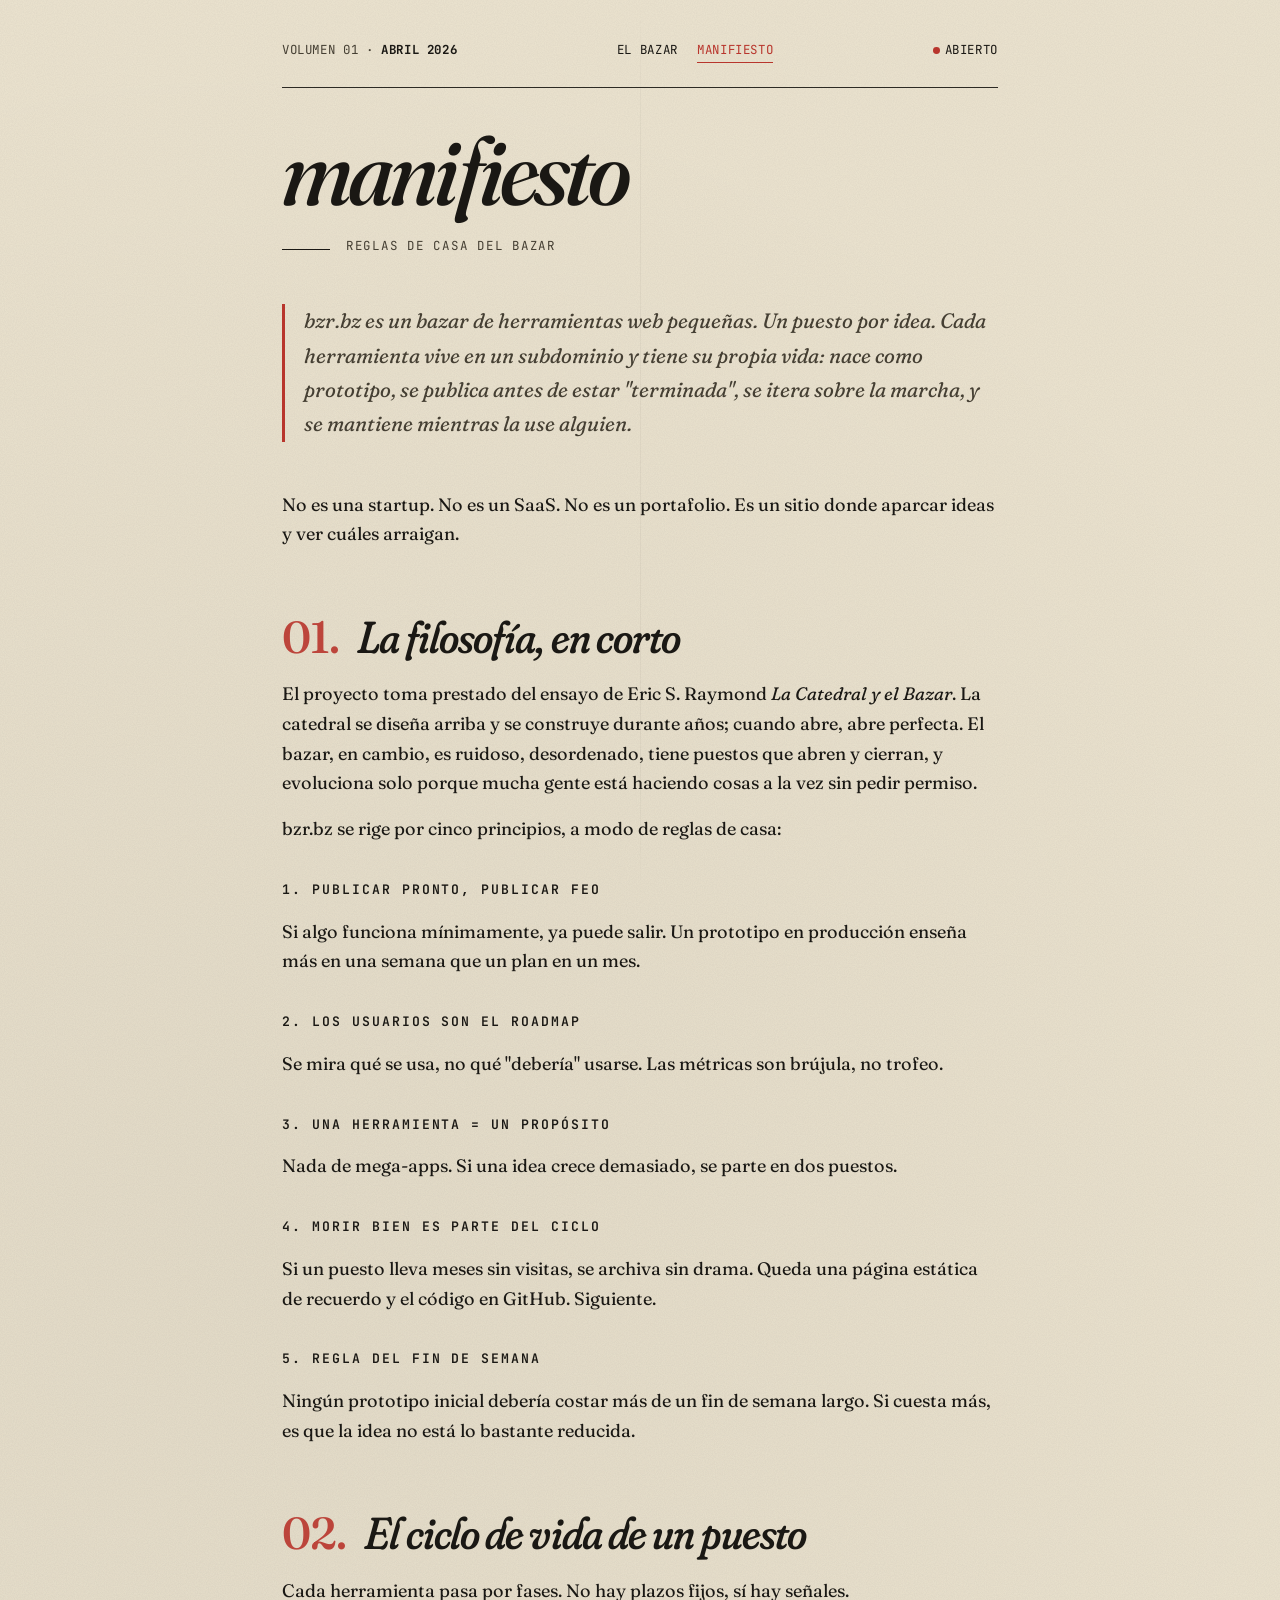
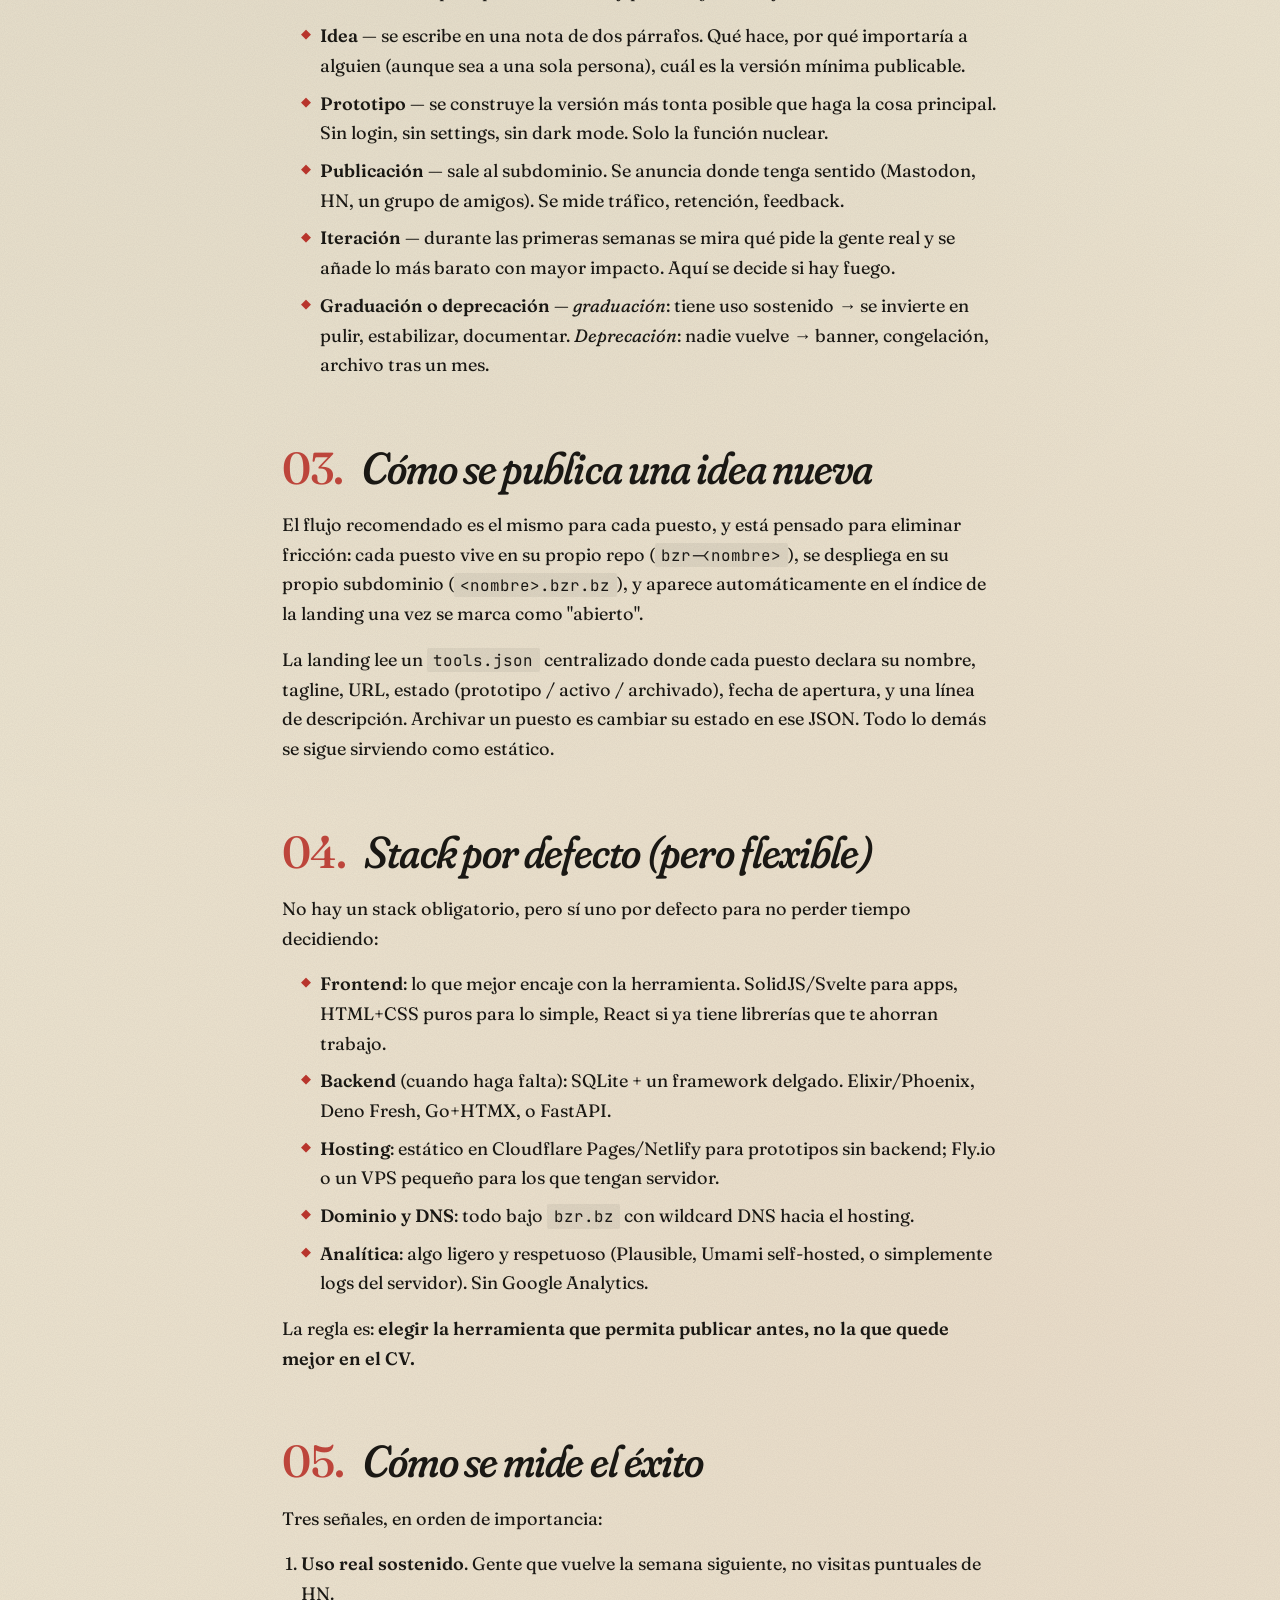
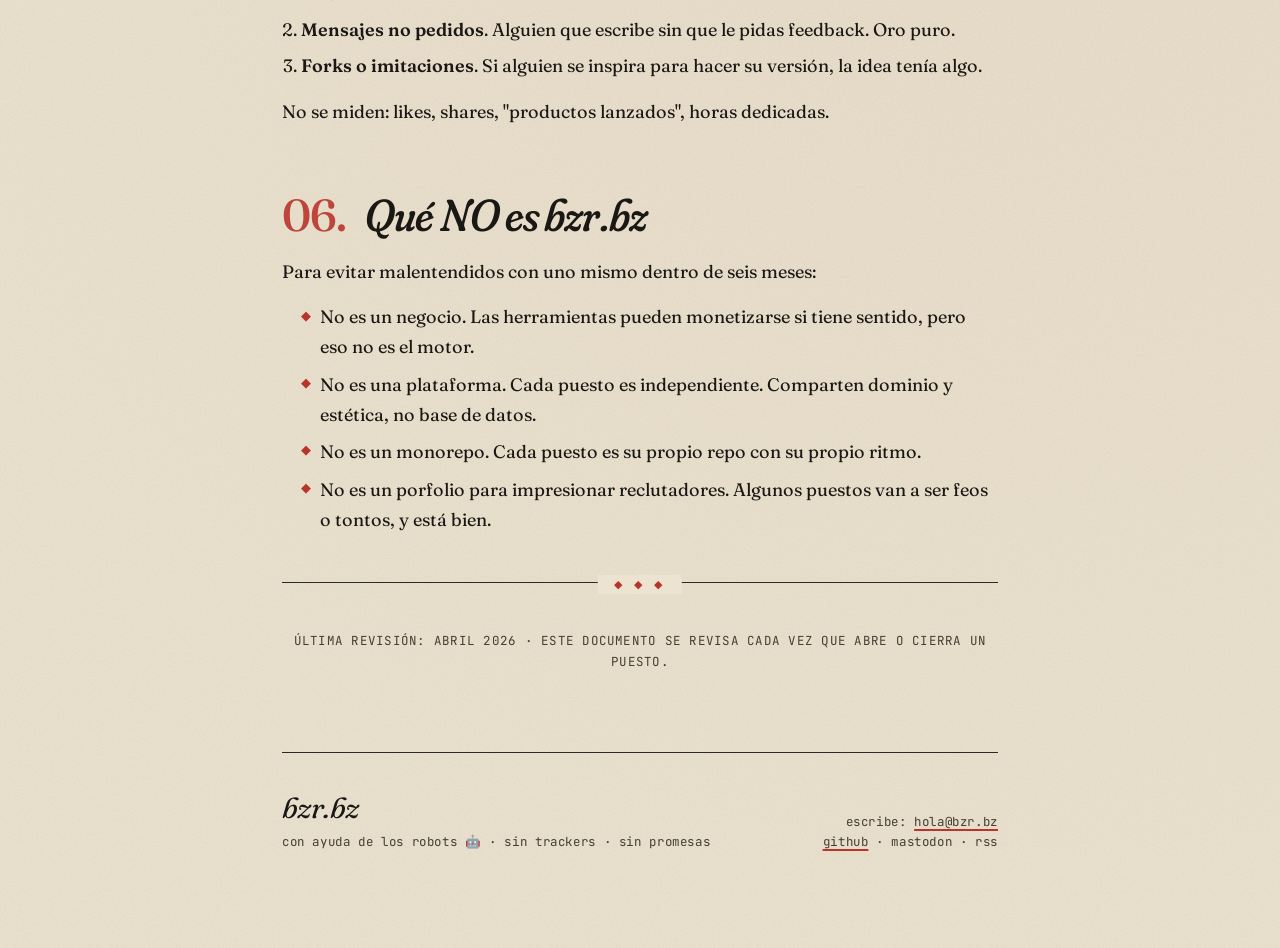
==== manifiesto.html @ 4f2a272d "chore: bootstrap repo" ====
<!doctype html>
<html lang="es">
<head>
  <meta charset="utf-8" />
  <meta name="viewport" content="width=device-width, initial-scale=1" />
  <title>manifiesto — bzr.bz</title>
  <meta name="description" content="El manifiesto del bazar. Publicar pronto, publicar feo. Los usuarios son el roadmap. Morir bien es parte del ciclo." />

  <link rel="preconnect" href="https://fonts.googleapis.com" />
  <link rel="preconnect" href="https://fonts.gstatic.com" crossorigin />
  <link href="https://fonts.googleapis.com/css2?family=Fraunces:ital,opsz,wght,SOFT,WONK@0,9..144,300..900,0..100,0..1;1,9..144,300..900,0..100,0..1&family=JetBrains+Mono:ital,wght@0,300..700;1,300..700&display=swap" rel="stylesheet" />
  <link rel="stylesheet" href="styles.css" />
</head>
<body>
  <div class="page narrow">

    <div class="topbar">
      <div class="issue">volumen 01 · <strong>abril 2026</strong></div>
      <nav>
        <a href="/">el bazar</a>
        <a href="/manifiesto.html" aria-current="page">manifiesto</a>
      </nav>
      <div><span class="dot"></span>abierto</div>
    </div>

    <section class="hero compact">
      <h1 class="wordmark">manifiesto</h1>
      <div class="tagline">reglas de casa del bazar</div>
    </section>

    <article class="prose">

      <p class="lede">
        bzr.bz es un bazar de herramientas web pequeñas. Un puesto por idea. Cada herramienta vive en un subdominio y tiene su propia vida: nace como prototipo, se publica antes de estar "terminada", se itera sobre la marcha, y se mantiene mientras la use alguien.
      </p>

      <p>No es una startup. No es un SaaS. No es un portafolio. Es un sitio donde aparcar ideas y ver cuáles arraigan.</p>

      <h2 data-num="01">La filosofía, en corto</h2>

      <p>El proyecto toma prestado del ensayo de Eric S. Raymond <em>La Catedral y el Bazar</em>. La catedral se diseña arriba y se construye durante años; cuando abre, abre perfecta. El bazar, en cambio, es ruidoso, desordenado, tiene puestos que abren y cierran, y evoluciona solo porque mucha gente está haciendo cosas a la vez sin pedir permiso.</p>

      <p>bzr.bz se rige por cinco principios, a modo de reglas de casa:</p>

      <h3>1. Publicar pronto, publicar feo</h3>
      <p>Si algo funciona mínimamente, ya puede salir. Un prototipo en producción enseña más en una semana que un plan en un mes.</p>

      <h3>2. Los usuarios son el roadmap</h3>
      <p>Se mira qué se usa, no qué "debería" usarse. Las métricas son brújula, no trofeo.</p>

      <h3>3. Una herramienta = un propósito</h3>
      <p>Nada de mega-apps. Si una idea crece demasiado, se parte en dos puestos.</p>

      <h3>4. Morir bien es parte del ciclo</h3>
      <p>Si un puesto lleva meses sin visitas, se archiva sin drama. Queda una página estática de recuerdo y el código en GitHub. Siguiente.</p>

      <h3>5. Regla del fin de semana</h3>
      <p>Ningún prototipo inicial debería costar más de un fin de semana largo. Si cuesta más, es que la idea no está lo bastante reducida.</p>

      <h2 data-num="02">El ciclo de vida de un puesto</h2>

      <p>Cada herramienta pasa por fases. No hay plazos fijos, sí hay señales.</p>

      <ul>
        <li><strong>Idea</strong> — se escribe en una nota de dos párrafos. Qué hace, por qué importaría a alguien (aunque sea a una sola persona), cuál es la versión mínima publicable.</li>
        <li><strong>Prototipo</strong> — se construye la versión más tonta posible que haga la cosa principal. Sin login, sin settings, sin dark mode. Solo la función nuclear.</li>
        <li><strong>Publicación</strong> — sale al subdominio. Se anuncia donde tenga sentido (Mastodon, HN, un grupo de amigos). Se mide tráfico, retención, feedback.</li>
        <li><strong>Iteración</strong> — durante las primeras semanas se mira qué pide la gente real y se añade lo más barato con mayor impacto. Aquí se decide si hay fuego.</li>
        <li><strong>Graduación o deprecación</strong> — <em>graduación</em>: tiene uso sostenido → se invierte en pulir, estabilizar, documentar. <em>Deprecación</em>: nadie vuelve → banner, congelación, archivo tras un mes.</li>
      </ul>

      <h2 data-num="03">Cómo se publica una idea nueva</h2>

      <p>El flujo recomendado es el mismo para cada puesto, y está pensado para eliminar fricción: cada puesto vive en su propio repo (<code>bzr-&lt;nombre&gt;</code>), se despliega en su propio subdominio (<code>&lt;nombre&gt;.bzr.bz</code>), y aparece automáticamente en el índice de la landing una vez se marca como "abierto".</p>

      <p>La landing lee un <code>tools.json</code> centralizado donde cada puesto declara su nombre, tagline, URL, estado (prototipo / activo / archivado), fecha de apertura, y una línea de descripción. Archivar un puesto es cambiar su estado en ese JSON. Todo lo demás se sigue sirviendo como estático.</p>

      <h2 data-num="04">Stack por defecto (pero flexible)</h2>

      <p>No hay un stack obligatorio, pero sí uno por defecto para no perder tiempo decidiendo:</p>

      <ul>
        <li><strong>Frontend</strong>: lo que mejor encaje con la herramienta. SolidJS/Svelte para apps, HTML+CSS puros para lo simple, React si ya tiene librerías que te ahorran trabajo.</li>
        <li><strong>Backend</strong> (cuando haga falta): SQLite + un framework delgado. Elixir/Phoenix, Deno Fresh, Go+HTMX, o FastAPI.</li>
        <li><strong>Hosting</strong>: estático en Cloudflare Pages/Netlify para prototipos sin backend; Fly.io o un VPS pequeño para los que tengan servidor.</li>
        <li><strong>Dominio y DNS</strong>: todo bajo <code>bzr.bz</code> con wildcard DNS hacia el hosting.</li>
        <li><strong>Analítica</strong>: algo ligero y respetuoso (Plausible, Umami self-hosted, o simplemente logs del servidor). Sin Google Analytics.</li>
      </ul>

      <p>La regla es: <strong>elegir la herramienta que permita publicar antes, no la que quede mejor en el CV.</strong></p>

      <h2 data-num="05">Cómo se mide el éxito</h2>

      <p>Tres señales, en orden de importancia:</p>

      <ol>
        <li><strong>Uso real sostenido</strong>. Gente que vuelve la semana siguiente, no visitas puntuales de HN.</li>
        <li><strong>Mensajes no pedidos</strong>. Alguien que escribe sin que le pidas feedback. Oro puro.</li>
        <li><strong>Forks o imitaciones</strong>. Si alguien se inspira para hacer su versión, la idea tenía algo.</li>
      </ol>

      <p>No se miden: likes, shares, "productos lanzados", horas dedicadas.</p>

      <h2 data-num="06">Qué NO es bzr.bz</h2>

      <p>Para evitar malentendidos con uno mismo dentro de seis meses:</p>

      <ul>
        <li>No es un negocio. Las herramientas pueden monetizarse si tiene sentido, pero eso no es el motor.</li>
        <li>No es una plataforma. Cada puesto es independiente. Comparten dominio y estética, no base de datos.</li>
        <li>No es un monorepo. Cada puesto es su propio repo con su propio ritmo.</li>
        <li>No es un porfolio para impresionar reclutadores. Algunos puestos van a ser feos o tontos, y está bien.</li>
      </ul>

      <hr />

      <p style="font-family: var(--mono); font-size: var(--fs-meta); text-align: center; letter-spacing: 0.1em; text-transform: uppercase; color: var(--ink-soft);">
        Última revisión: abril 2026 · Este documento se revisa cada vez que abre o cierra un puesto.
      </p>

    </article>

    <footer class="site">
      <div>
        <div class="sig">bzr.bz</div>
        <div>con ayuda de los robots 🤖 · sin trackers · sin promesas</div>
      </div>
      <div style="text-align: right;">
        <div>escribe: <a href="mailto:hola@bzr.bz">hola@bzr.bz</a></div>
        <div><a href="https://github.com/bzrbz">github</a> · mastodon · rss</div>
      </div>
    </footer>

  </div>
</body>
</html>
---- styles.css ----
/* ===========================================================
   bzr.bz — styles
   Zine-brutalist / tablón de barrio hacker
   =========================================================== */

:root {
  --paper: #ece4d0;
  --paper-dark: #d8cdb0;
  --ink: #1a1814;
  --ink-soft: #453f33;
  --stamp: #b8352c;
  --stamp-faded: #a23b2e;
  --tape: #e8d98a;
  --mustard: #c79a2b;
  --line: #2c2a24;

  --fs-display: clamp(4rem, 14vw, 12rem);
  --fs-lede: clamp(1.05rem, 1.6vw, 1.25rem);
  --fs-body: 0.98rem;
  --fs-meta: 0.78rem;

  --serif: "Fraunces", "Times New Roman", serif;
  --mono: "JetBrains Mono", ui-monospace, "Menlo", monospace;
}

* { box-sizing: border-box; }

html, body { margin: 0; padding: 0; }

body {
  font-family: var(--mono);
  font-size: var(--fs-body);
  line-height: 1.6;
  color: var(--ink);
  background: var(--paper);
  background-image:
    radial-gradient(circle at 20% 30%, rgba(26,24,20,0.04) 0, transparent 40%),
    radial-gradient(circle at 80% 70%, rgba(184,53,44,0.035) 0, transparent 40%),
    url("data:image/svg+xml;utf8,<svg xmlns='http://www.w3.org/2000/svg' width='220' height='220'><filter id='n'><feTurbulence type='fractalNoise' baseFrequency='0.9' numOctaves='2' stitchTiles='stitch'/><feColorMatrix values='0 0 0 0 0.1  0 0 0 0 0.09  0 0 0 0 0.08  0 0 0 0.08 0'/></filter><rect width='100%25' height='100%25' filter='url(%23n)'/></svg>");
  min-height: 100vh;
  overflow-x: hidden;
}

::selection { background: var(--stamp); color: var(--paper); }

a { color: var(--ink); text-decoration-color: var(--stamp); text-decoration-thickness: 2px; text-underline-offset: 3px; }
a:hover { color: var(--stamp); }

/* ============ LAYOUT ============ */

.page {
  max-width: 1280px;
  margin: 0 auto;
  padding: 2.5rem 2rem 6rem;
  position: relative;
}

.page.narrow { max-width: 780px; }

.page::before {
  content: "";
  position: fixed;
  top: 0; bottom: 0;
  left: 50%;
  width: 1px;
  background: linear-gradient(to bottom, transparent 0%, rgba(26,24,20,0.04) 15%, rgba(26,24,20,0.04) 85%, transparent 100%);
  pointer-events: none;
  z-index: 0;
}

.page > * { position: relative; z-index: 1; }

/* ============ TOP BAR ============ */

.topbar {
  display: flex;
  justify-content: space-between;
  align-items: baseline;
  gap: 2rem;
  padding-bottom: 1.5rem;
  border-bottom: 1px solid var(--line);
  font-family: var(--mono);
  font-size: var(--fs-meta);
  letter-spacing: 0.05em;
  text-transform: uppercase;
  flex-wrap: wrap;
}

.topbar .issue { color: var(--ink-soft); }
.topbar .issue strong { color: var(--ink); }

.topbar nav {
  display: flex;
  gap: 1.2rem;
  align-items: baseline;
}

.topbar nav a {
  color: var(--ink);
  text-decoration: none;
  border-bottom: 1px solid transparent;
  padding-bottom: 2px;
  transition: border-color 0.15s ease;
}
.topbar nav a:hover,
.topbar nav a[aria-current="page"] { border-bottom-color: var(--stamp); color: var(--stamp); }

.topbar .dot {
  display: inline-block;
  width: 0.55em; height: 0.55em;
  border-radius: 50%;
  background: var(--stamp);
  margin-right: 0.4em;
  animation: pulse 2.4s ease-in-out infinite;
  vertical-align: middle;
}

@keyframes pulse {
  0%, 100% { opacity: 1; transform: scale(1); }
  50% { opacity: 0.5; transform: scale(0.85); }
}

/* ============ HERO / WORDMARK ============ */

.hero {
  margin: 4rem 0 5rem;
  position: relative;
}

.hero.compact { margin: 2.5rem 0 3rem; }

.wordmark {
  font-family: var(--serif);
  font-size: var(--fs-display);
  font-weight: 500;
  font-variation-settings: "SOFT" 30, "WONK" 1, "opsz" 144;
  line-height: 0.88;
  letter-spacing: -0.04em;
  margin: 0;
  color: var(--ink);
  font-style: italic;
}

.hero.compact .wordmark { font-size: clamp(3rem, 8vw, 6rem); }

.wordmark .dot-sep {
  color: var(--stamp);
  font-style: normal;
  font-variation-settings: "SOFT" 0, "WONK" 0, "opsz" 144;
}

.tagline {
  display: flex;
  align-items: baseline;
  gap: 1rem;
  margin-top: 1.5rem;
  font-family: var(--mono);
  font-size: var(--fs-meta);
  letter-spacing: 0.14em;
  text-transform: uppercase;
  color: var(--ink-soft);
}
.tagline::before {
  content: "";
  width: 3rem; height: 1px;
  background: var(--ink);
  display: inline-block;
}

.pronounce {
  font-family: var(--serif);
  font-style: italic;
  font-variation-settings: "WONK" 0;
  font-size: 1.1rem;
  color: var(--ink-soft);
  margin-top: 2rem;
  text-transform: none;
  letter-spacing: 0;
}
.pronounce::before { content: "/ "; color: var(--stamp); }
.pronounce::after { content: " /"; color: var(--stamp); }

/* Stamp */
.stamp {
  position: absolute;
  top: 1rem;
  right: 0;
  border: 3px double var(--stamp);
  color: var(--stamp);
  padding: 0.7rem 1.2rem;
  font-family: var(--mono);
  font-size: 0.72rem;
  text-transform: uppercase;
  letter-spacing: 0.15em;
  text-align: center;
  transform: rotate(8deg);
  line-height: 1.3;
  opacity: 0.85;
  mix-blend-mode: multiply;
}
.stamp strong {
  font-size: 1.1rem;
  display: block;
  letter-spacing: 0.2em;
  margin-bottom: 0.1rem;
}
.stamp small {
  display: block;
  font-size: 0.62rem;
  opacity: 0.85;
  margin-top: 0.25rem;
  font-variant-numeric: tabular-nums;
}

@media (max-width: 640px) {
  .stamp { top: auto; bottom: -2rem; right: 1rem; transform: rotate(-5deg) scale(0.85); }
}

/* ============ MANIFESTO ============ */

.manifesto {
  display: grid;
  grid-template-columns: 1fr;
  gap: 2.5rem;
  padding: 3rem 0;
  border-top: 3px solid var(--line);
  border-bottom: 1px solid var(--line);
  position: relative;
}

.manifesto::before {
  content: "";
  position: absolute;
  top: -3px; left: 0;
  width: 30%;
  height: 3px;
  background: var(--stamp);
}

.manifesto .quote {
  font-family: var(--serif);
  font-style: italic;
  font-variation-settings: "SOFT" 50, "WONK" 0, "opsz" 144;
  font-size: clamp(1.3rem, 2.4vw, 1.9rem);
  line-height: 1.35;
  color: var(--ink);
  margin: 0;
  max-width: 48ch;
}
.quote cite {
  display: block;
  font-family: var(--mono);
  font-style: normal;
  font-size: var(--fs-meta);
  letter-spacing: 0.1em;
  text-transform: uppercase;
  color: var(--ink-soft);
  margin-top: 1rem;
}
.quote cite::before { content: "— "; }

.manifesto .cols {
  display: grid;
  grid-template-columns: repeat(auto-fit, minmax(220px, 1fr));
  gap: 2.5rem;
}

.principle {
  position: relative;
  padding-top: 1rem;
}
.principle .num {
  font-family: var(--serif);
  font-style: italic;
  font-variation-settings: "WONK" 1, "opsz" 144;
  font-size: 3.2rem;
  line-height: 1;
  color: var(--stamp);
  display: block;
  margin-bottom: 0.3rem;
}
.principle h3 {
  font-family: var(--mono);
  font-size: 0.82rem;
  letter-spacing: 0.15em;
  text-transform: uppercase;
  margin: 0 0 0.7rem;
  color: var(--ink);
}
.principle p {
  margin: 0;
  font-size: 0.92rem;
  line-height: 1.55;
  color: var(--ink-soft);
}

.read-more {
  grid-column: 1 / -1;
  margin-top: 1rem;
  font-family: var(--mono);
  font-size: var(--fs-meta);
  letter-spacing: 0.1em;
  text-transform: uppercase;
}
.read-more a {
  color: var(--stamp);
  text-decoration-thickness: 1px;
  text-underline-offset: 5px;
}
.read-more a::after { content: " →"; transition: transform 0.2s ease; display: inline-block; }
.read-more a:hover::after { transform: translateX(3px); }

/* ============ PUESTOS / TOOLS ============ */

.market { margin-top: 5rem; }

.section-head {
  display: flex;
  align-items: baseline;
  justify-content: space-between;
  gap: 2rem;
  margin-bottom: 2.5rem;
  flex-wrap: wrap;
}

.section-head h2 {
  font-family: var(--serif);
  font-variation-settings: "SOFT" 100, "WONK" 1, "opsz" 144;
  font-size: clamp(2.5rem, 6vw, 4.5rem);
  font-weight: 400;
  font-style: italic;
  line-height: 0.95;
  margin: 0;
  color: var(--ink);
  letter-spacing: -0.02em;
}
.section-head h2 em {
  font-style: normal;
  color: var(--stamp);
  font-variation-settings: "SOFT" 0, "WONK" 0;
}

.section-head .count {
  font-family: var(--mono);
  font-size: var(--fs-meta);
  letter-spacing: 0.12em;
  text-transform: uppercase;
  color: var(--ink-soft);
  white-space: nowrap;
}
.section-head .count strong {
  color: var(--ink);
  font-size: 1rem;
  font-variant-numeric: tabular-nums;
}

.stalls {
  display: grid;
  grid-template-columns: repeat(auto-fill, minmax(300px, 1fr));
  gap: 1.75rem;
}

.stall {
  position: relative;
  background: var(--paper);
  border: 1.5px solid var(--line);
  padding: 2rem 1.75rem 1.5rem;
  box-shadow:
    3px 3px 0 rgba(26,24,20,0.15),
    6px 6px 18px rgba(26,24,20,0.06);
  text-decoration: none;
  color: inherit;
  display: flex;
  flex-direction: column;
  min-height: 260px;
  transition: transform 0.2s ease, box-shadow 0.2s ease;
}
.stall:nth-child(3n+1) { transform: rotate(-0.6deg); }
.stall:nth-child(3n+2) { transform: rotate(0.4deg); }
.stall:nth-child(3n+3) { transform: rotate(-0.2deg); }

.stall:hover {
  transform: rotate(0) translate(-2px, -3px);
  box-shadow:
    5px 5px 0 rgba(26,24,20,0.18),
    10px 10px 24px rgba(26,24,20,0.1);
}
.stall[aria-disabled="true"]:hover { transform: rotate(-0.6deg); box-shadow: 3px 3px 0 rgba(26,24,20,0.15); }

.stall.taped::before {
  content: "";
  position: absolute;
  top: -14px; left: 50%;
  transform: translateX(-50%) rotate(-2deg);
  width: 90px; height: 22px;
  background: var(--tape);
  opacity: 0.8;
  box-shadow: 0 2px 4px rgba(0,0,0,0.08);
  border-left: 1px dashed rgba(0,0,0,0.12);
  border-right: 1px dashed rgba(0,0,0,0.12);
}

.stall .status {
  display: inline-block;
  font-family: var(--mono);
  font-size: 0.68rem;
  letter-spacing: 0.18em;
  text-transform: uppercase;
  padding: 0.25rem 0.55rem;
  border: 1px solid currentColor;
  align-self: flex-start;
  margin-bottom: 1.25rem;
}
.status--soon { color: var(--mustard); }
.status--open { color: var(--stamp); background: rgba(184,53,44,0.07); }
.status--closed { color: var(--ink-soft); opacity: 0.7; text-decoration: line-through; }

.stall .name {
  font-family: var(--serif);
  font-style: italic;
  font-variation-settings: "SOFT" 80, "WONK" 1, "opsz" 144;
  font-size: 2.6rem;
  font-weight: 500;
  line-height: 0.95;
  margin: 0 0 0.6rem;
  color: var(--ink);
  letter-spacing: -0.02em;
}

.stall .tagline-txt {
  font-family: var(--mono);
  font-size: 0.82rem;
  color: var(--stamp);
  letter-spacing: 0.05em;
  margin: 0 0 0.9rem;
}

.stall p {
  margin: 0 0 1.5rem;
  font-size: 0.9rem;
  line-height: 1.55;
  color: var(--ink-soft);
  flex: 1;
}

.stall footer {
  display: flex;
  justify-content: space-between;
  align-items: center;
  font-family: var(--mono);
  font-size: var(--fs-meta);
  color: var(--ink-soft);
  border-top: 1px dashed currentColor;
  padding-top: 0.9rem;
  letter-spacing: 0.05em;
}
.stall footer .arrow {
  color: var(--stamp);
  font-size: 1.1rem;
  transition: transform 0.2s ease;
}
.stall:hover footer .arrow { transform: translateX(4px); }

.stall.empty {
  border: 1.5px dashed var(--ink-soft);
  background: transparent;
  box-shadow: none;
  justify-content: center;
  align-items: center;
  text-align: center;
  color: var(--ink-soft);
}
.stall.empty:hover { transform: rotate(-0.2deg); box-shadow: none; }
.stall.empty .plus {
  font-family: var(--serif);
  font-size: 4rem;
  line-height: 1;
  color: var(--ink-soft);
  margin: 0 0 0.8rem;
  font-weight: 300;
}
.stall.empty p {
  font-size: 0.82rem;
  max-width: 22ch;
  margin: 0;
  flex: 0;
}

/* ============ PROSE (manifiesto.html) ============ */

.prose {
  font-family: var(--serif);
  font-variation-settings: "SOFT" 20, "WONK" 0, "opsz" 14;
  font-size: 1.125rem;
  line-height: 1.65;
  color: var(--ink);
  max-width: 62ch;
  margin: 0 auto;
}

.prose h2 {
  font-family: var(--serif);
  font-variation-settings: "SOFT" 100, "WONK" 1, "opsz" 144;
  font-size: clamp(1.8rem, 4vw, 2.8rem);
  font-weight: 500;
  font-style: italic;
  line-height: 1.05;
  letter-spacing: -0.02em;
  margin: 4rem 0 1.2rem;
  color: var(--ink);
}
.prose h2::before {
  content: attr(data-num) ".";
  color: var(--stamp);
  font-style: normal;
  margin-right: 0.4em;
  font-variation-settings: "WONK" 0;
  opacity: 0.9;
}

.prose h3 {
  font-family: var(--mono);
  font-size: 0.82rem;
  font-weight: 600;
  letter-spacing: 0.15em;
  text-transform: uppercase;
  margin: 2.2rem 0 0.5rem;
  color: var(--ink);
}

.prose p { margin: 1rem 0; }

.prose p.lede {
  font-size: 1.3rem;
  font-variation-settings: "SOFT" 60, "WONK" 0, "opsz" 36;
  font-style: italic;
  color: var(--ink-soft);
  border-left: 3px solid var(--stamp);
  padding-left: 1.2rem;
  margin: 2rem 0 3rem;
}

.prose ul, .prose ol {
  padding-left: 1.2rem;
  margin: 1rem 0;
}
.prose ul li { list-style: none; position: relative; padding-left: 1.2rem; margin-bottom: 0.5rem; }
.prose ul li::before {
  content: "◆";
  position: absolute;
  left: 0; top: 0.25em;
  color: var(--stamp);
  font-size: 0.7em;
}
.prose ol li { margin-bottom: 0.4rem; }

.prose strong { color: var(--ink); font-weight: 600; }

.prose em {
  font-variation-settings: "SOFT" 80, "WONK" 1, "opsz" 14;
}

.prose code, .prose kbd {
  font-family: var(--mono);
  font-size: 0.88em;
  background: rgba(26,24,20,0.06);
  padding: 0.1em 0.4em;
  border-radius: 2px;
}

.prose blockquote {
  margin: 2rem 0;
  padding: 1.2rem 1.5rem;
  border-left: 3px solid var(--line);
  background: rgba(26,24,20,0.03);
  font-style: italic;
  font-variation-settings: "WONK" 0;
  color: var(--ink-soft);
}
.prose blockquote p:first-child { margin-top: 0; }
.prose blockquote p:last-child { margin-bottom: 0; }

.prose hr {
  border: none;
  border-top: 1px solid var(--line);
  margin: 3rem 0;
  position: relative;
  overflow: visible;
  text-align: center;
}
.prose hr::after {
  content: "◆ ◆ ◆";
  position: absolute;
  top: -0.7em;
  left: 50%;
  transform: translateX(-50%);
  background: var(--paper);
  padding: 0 1rem;
  color: var(--stamp);
  font-size: 0.7rem;
  letter-spacing: 0.4em;
}

/* ============ FOOTER ============ */

footer.site {
  margin-top: 5rem;
  padding-top: 2rem;
  border-top: 1px solid var(--line);
  display: flex;
  justify-content: space-between;
  align-items: flex-end;
  gap: 2rem;
  flex-wrap: wrap;
  font-family: var(--mono);
  font-size: var(--fs-meta);
  color: var(--ink-soft);
  letter-spacing: 0.05em;
}
footer.site a { color: var(--ink-soft); }
footer.site .sig {
  font-family: var(--serif);
  font-style: italic;
  font-variation-settings: "WONK" 1;
  font-size: 1.8rem;
  color: var(--ink);
  letter-spacing: -0.02em;
}

/* ============ MOTION ============ */

@media (prefers-reduced-motion: no-preference) {
  .hero .wordmark,
  .hero .tagline,
  .hero .pronounce,
  .hero .stamp,
  .manifesto,
  .market,
  .prose,
  footer.site {
    animation: rise 0.8s cubic-bezier(0.2, 0.65, 0.3, 1) backwards;
  }
  .hero .wordmark { animation-delay: 0.1s; }
  .hero .tagline { animation-delay: 0.35s; }
  .hero .pronounce { animation-delay: 0.5s; }
  .hero .stamp { animation: rise 0.6s cubic-bezier(0.2, 0.65, 0.3, 1) backwards, stampIn 0.4s 0.9s ease-out backwards; animation-delay: 0.8s, 0.9s; }
  .manifesto { animation-delay: 0.6s; }
  .market { animation-delay: 0.8s; }
  .prose { animation-delay: 0.3s; }
  footer.site { animation-delay: 1.1s; }
}

@keyframes rise {
  from { opacity: 0; transform: translateY(14px); }
  to { opacity: 1; transform: translateY(0); }
}
@keyframes stampIn {
  0% { transform: rotate(8deg) scale(1.6); opacity: 0; }
  60% { transform: rotate(8deg) scale(0.95); opacity: 1; }
  100% { transform: rotate(8deg) scale(1); opacity: 0.85; }
}
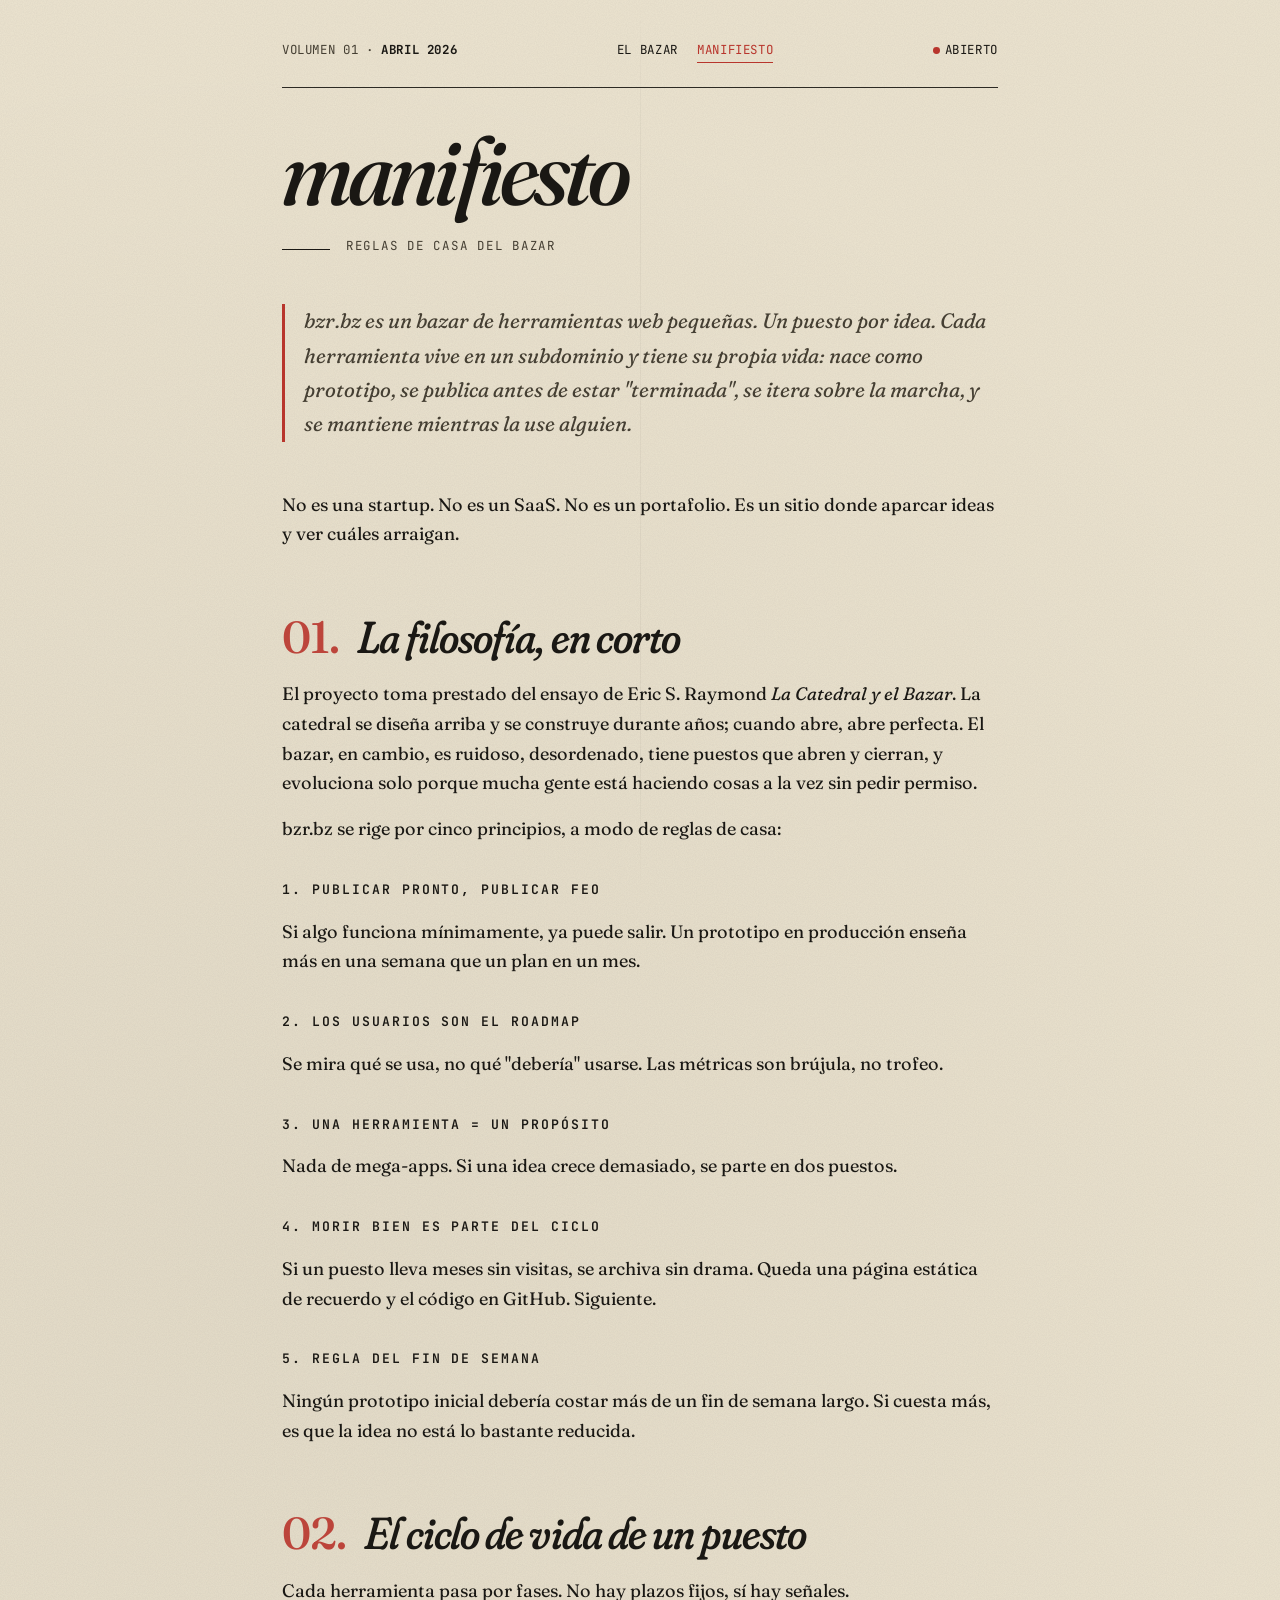
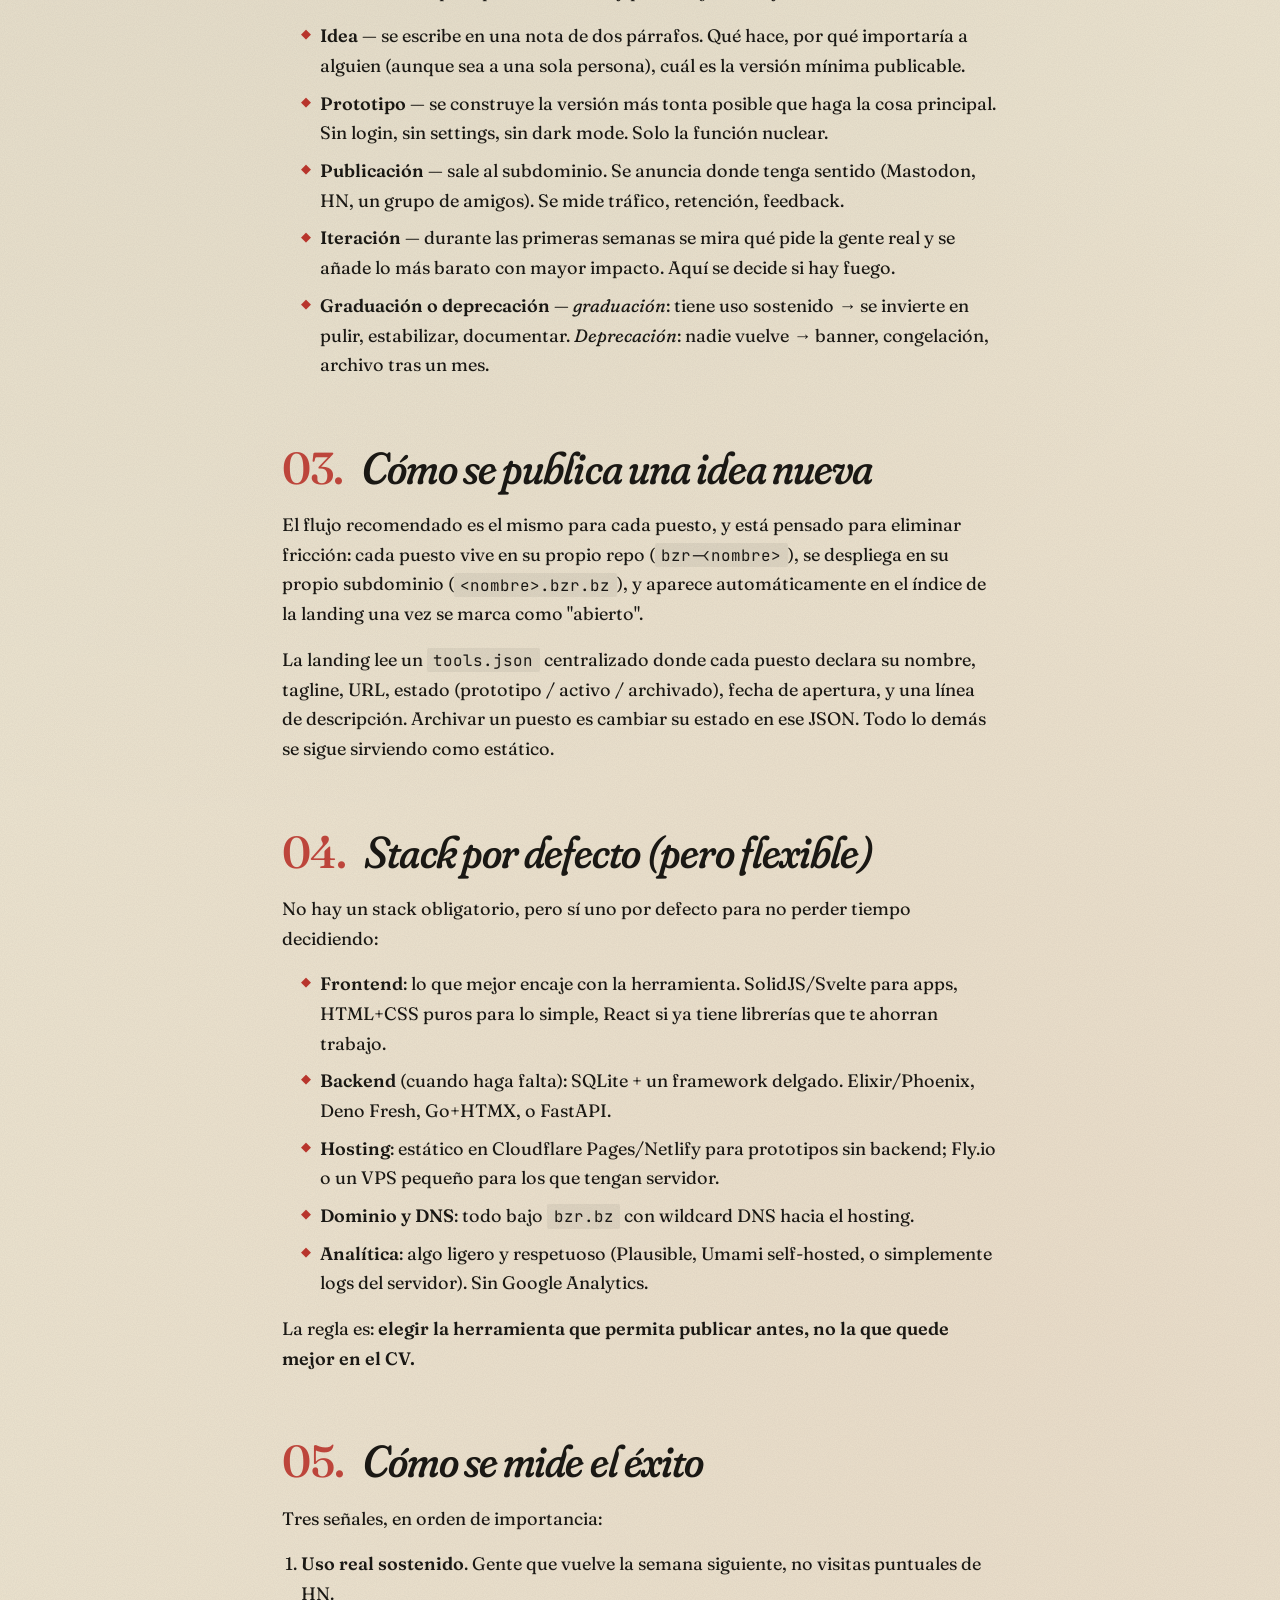
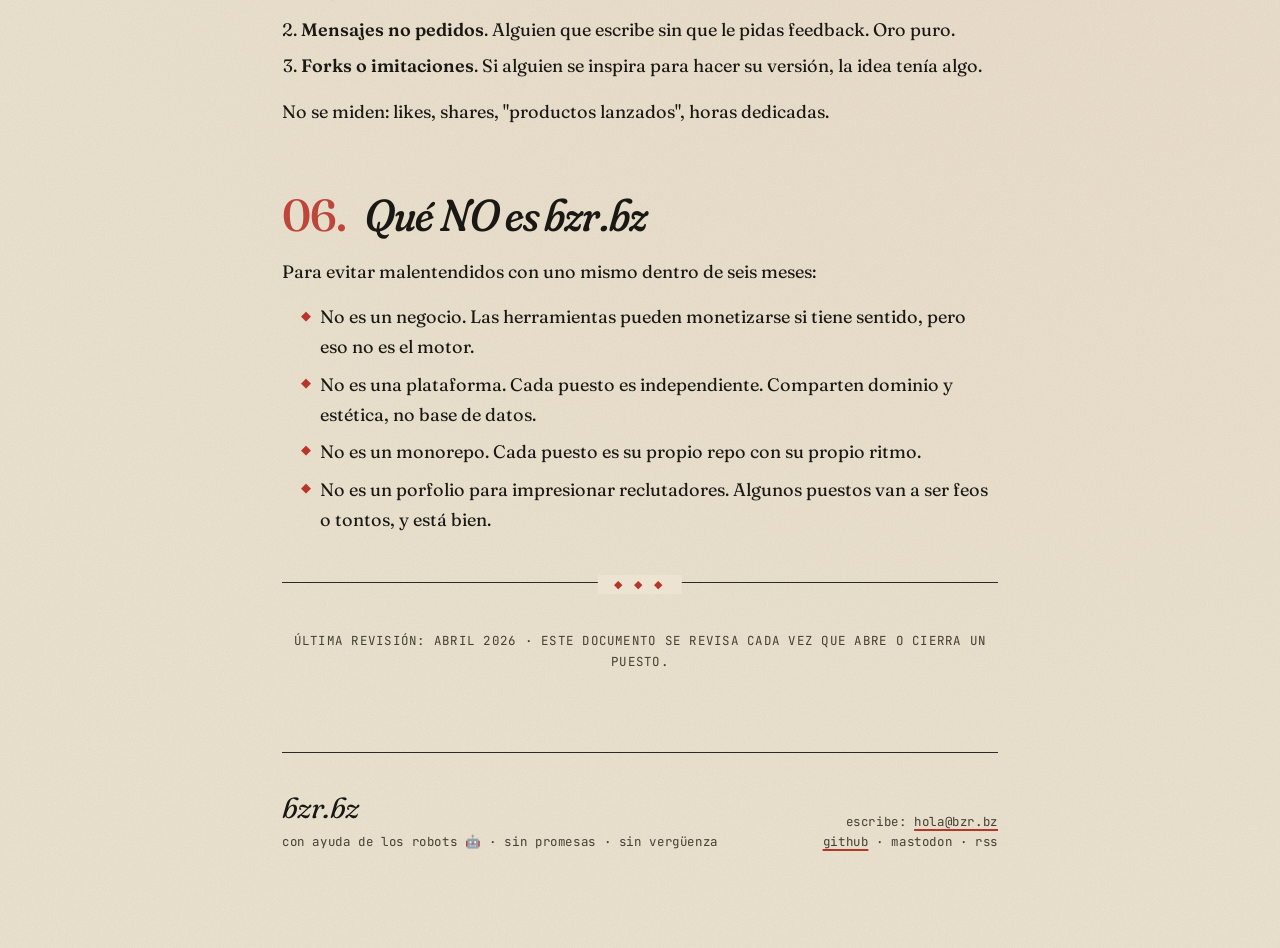
==== commit 6b45090b: "Update footer: replace "sin trackers" with "sin vergüenza" after "sin promesas" https://claude.ai/co" ====
--- a/manifiesto.html
+++ b/manifiesto.html
@@ -123,7 +123,7 @@
     <footer class="site">
       <div>
         <div class="sig">bzr.bz</div>
-        <div>con ayuda de los robots 🤖 · sin trackers · sin promesas</div>
+        <div>con ayuda de los robots 🤖 · sin promesas · sin vergüenza</div>
       </div>
       <div style="text-align: right;">
         <div>escribe: <a href="mailto:hola@bzr.bz">hola@bzr.bz</a></div>
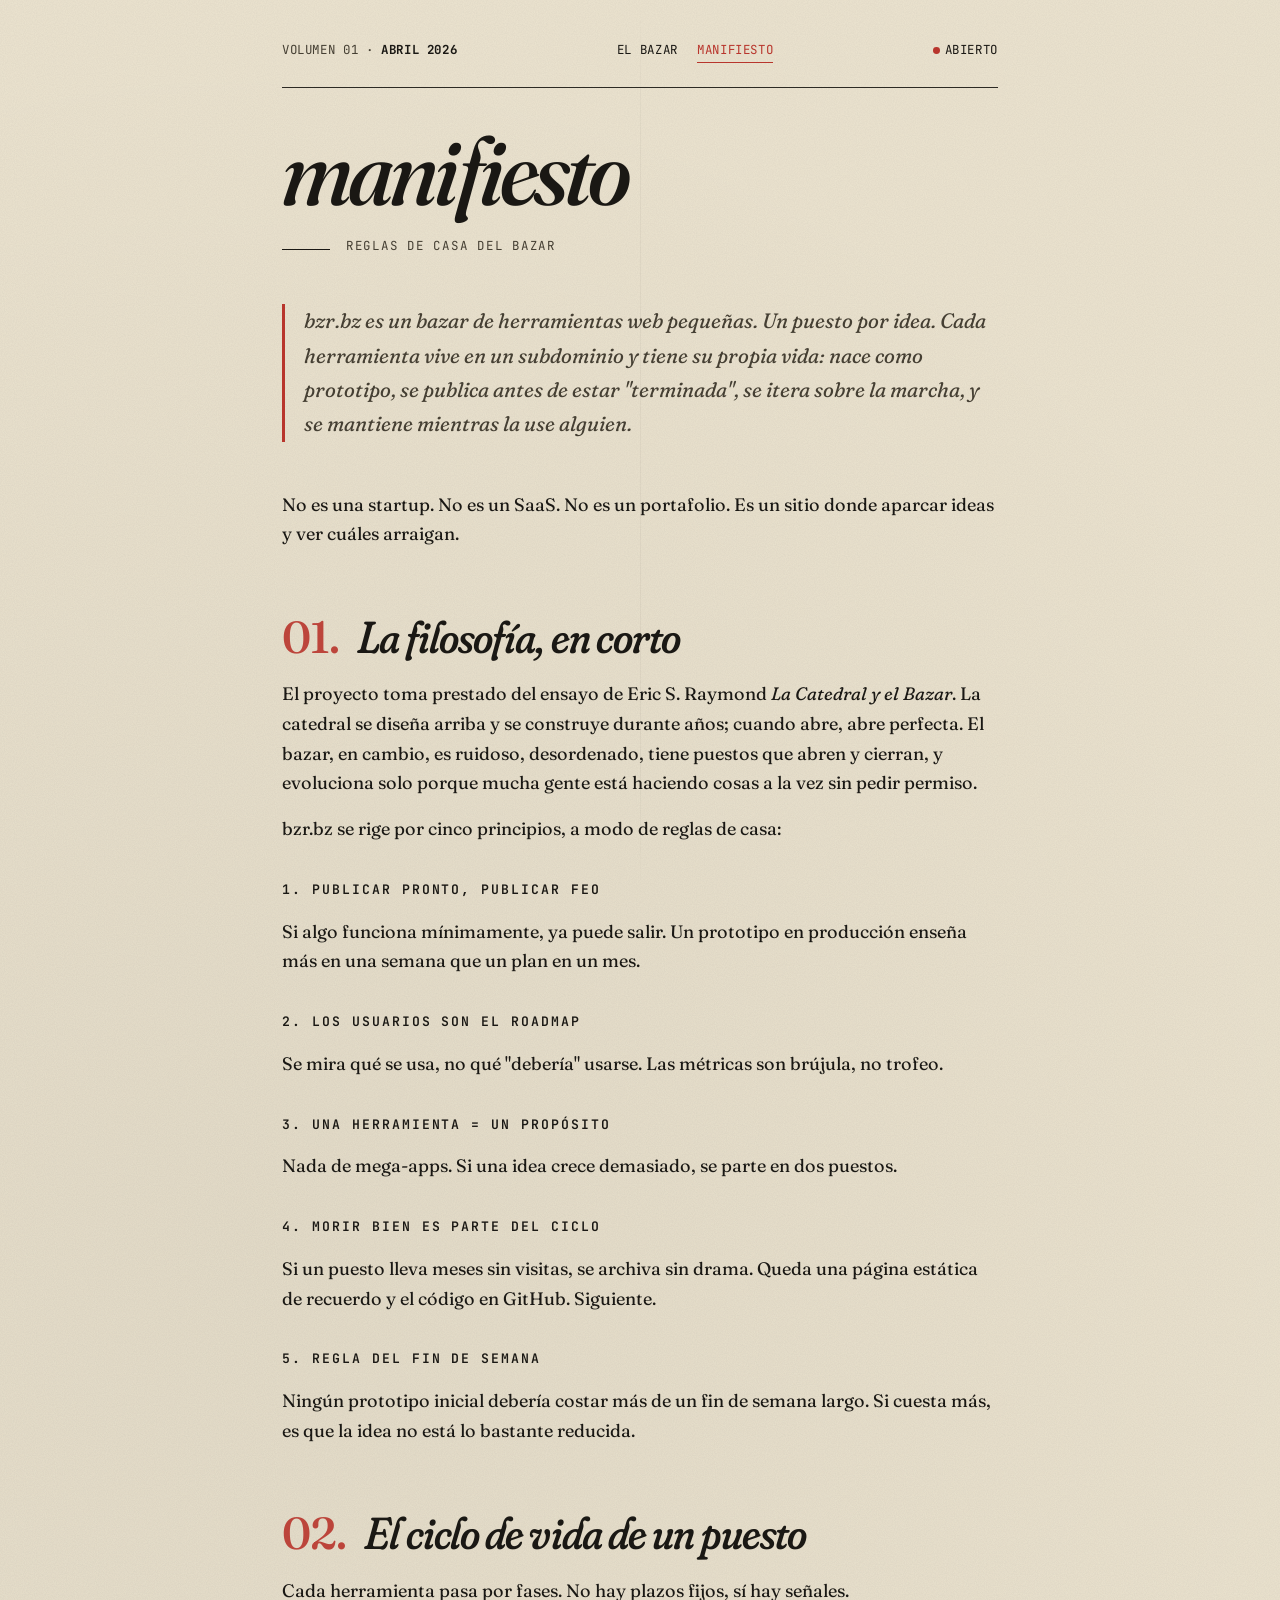
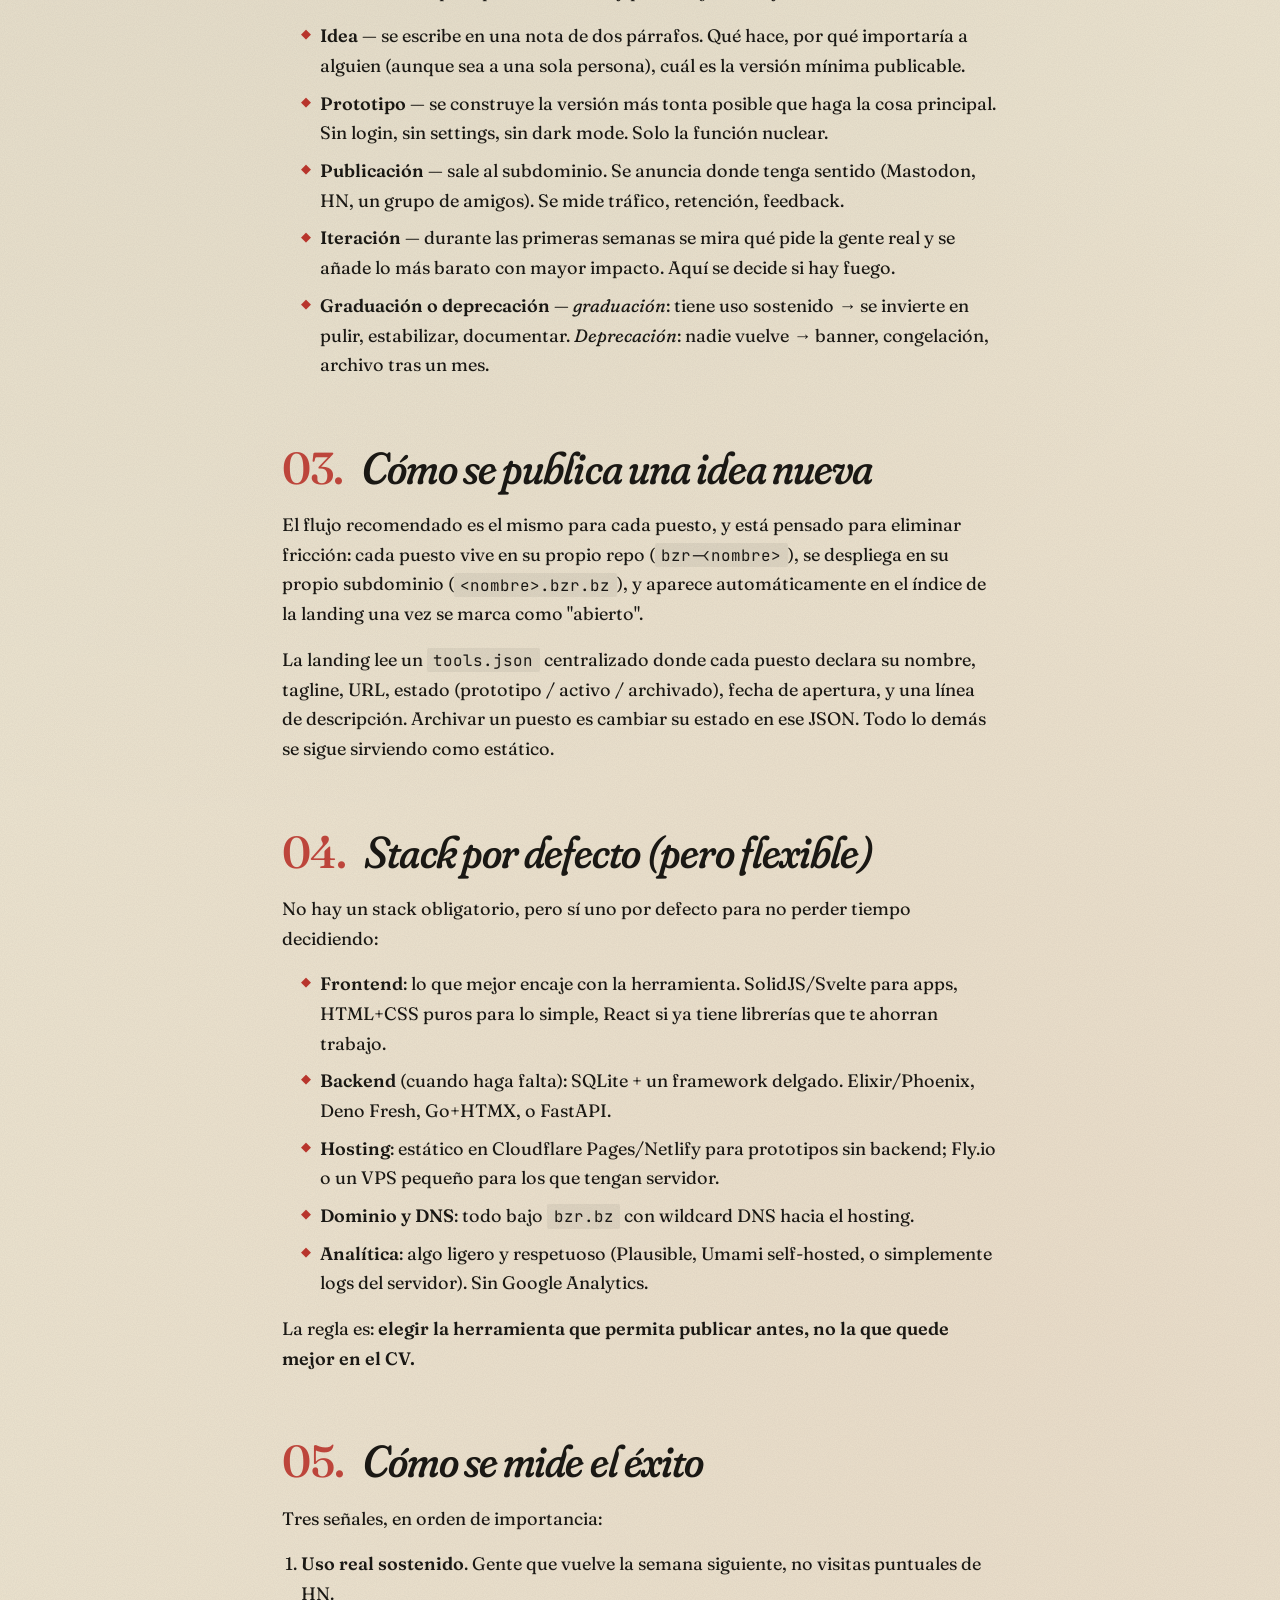
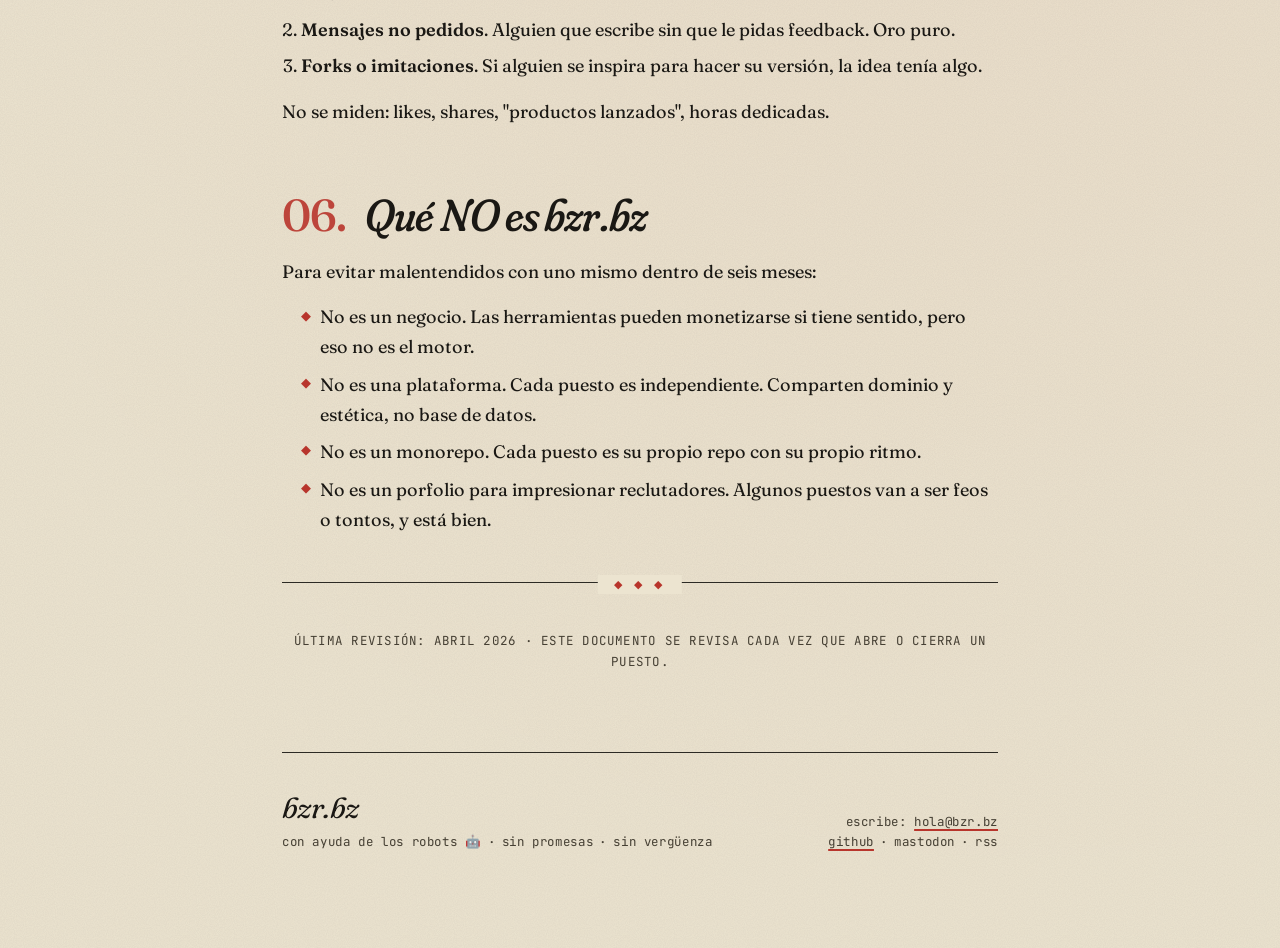
==== commit d8c32497: "fix: stack footer meta and links as column on mobile Same treatment as count: flex-direction column " ====
--- a/manifiesto.html
+++ b/manifiesto.html
@@ -123,11 +123,11 @@
     <footer class="site">
       <div>
         <div class="sig">bzr.bz</div>
-        <div>con ayuda de los robots 🤖 · sin promesas · sin vergüenza</div>
+        <div class="foot-meta"><span>con ayuda de los robots 🤖</span><span>sin promesas</span><span>sin vergüenza</span></div>
       </div>
-      <div style="text-align: right;">
+      <div class="contact">
         <div>escribe: <a href="mailto:hola@bzr.bz">hola@bzr.bz</a></div>
-        <div><a href="https://github.com/bzrbz">github</a> · mastodon · rss</div>
+        <div class="foot-links"><span><a href="https://github.com/bzrbz">github</a></span><span>mastodon</span><span>rss</span></div>
       </div>
     </footer>
 
--- a/styles.css
+++ b/styles.css
@@ -346,12 +346,26 @@
   letter-spacing: 0.12em;
   text-transform: uppercase;
   color: var(--ink-soft);
+  display: flex;
+  align-items: baseline;
+  flex-wrap: nowrap;
+  gap: 0;
   white-space: nowrap;
+}
+.section-head .count span + span::before {
+  content: "·";
+  margin: 0 0.5em;
 }
 .section-head .count strong {
   color: var(--ink);
   font-size: 1rem;
   font-variant-numeric: tabular-nums;
+}
+
+@media (max-width: 640px) {
+  .section-head { flex-direction: column; align-items: flex-start; gap: 0.5rem; }
+  .section-head .count { flex-direction: column; gap: 0.2em; }
+  .section-head .count span + span::before { content: none; }
 }
 
 .stalls {
@@ -625,6 +639,26 @@
   font-size: 1.8rem;
   color: var(--ink);
   letter-spacing: -0.02em;
+}
+footer.site .contact { text-align: right; }
+footer.site .foot-meta,
+footer.site .foot-links {
+  display: flex;
+  flex-wrap: wrap;
+}
+footer.site .foot-meta span + span::before,
+footer.site .foot-links span + span::before {
+  content: "·";
+  margin: 0 0.5em;
+}
+
+@media (max-width: 640px) {
+  footer.site { flex-direction: column; align-items: stretch; }
+  footer.site .contact { align-self: flex-end; text-align: right; }
+  footer.site .foot-meta,
+  footer.site .foot-links { flex-direction: column; gap: 0.2em; }
+  footer.site .foot-meta span + span::before,
+  footer.site .foot-links span + span::before { content: none; }
 }
 
 /* ============ MOTION ============ */
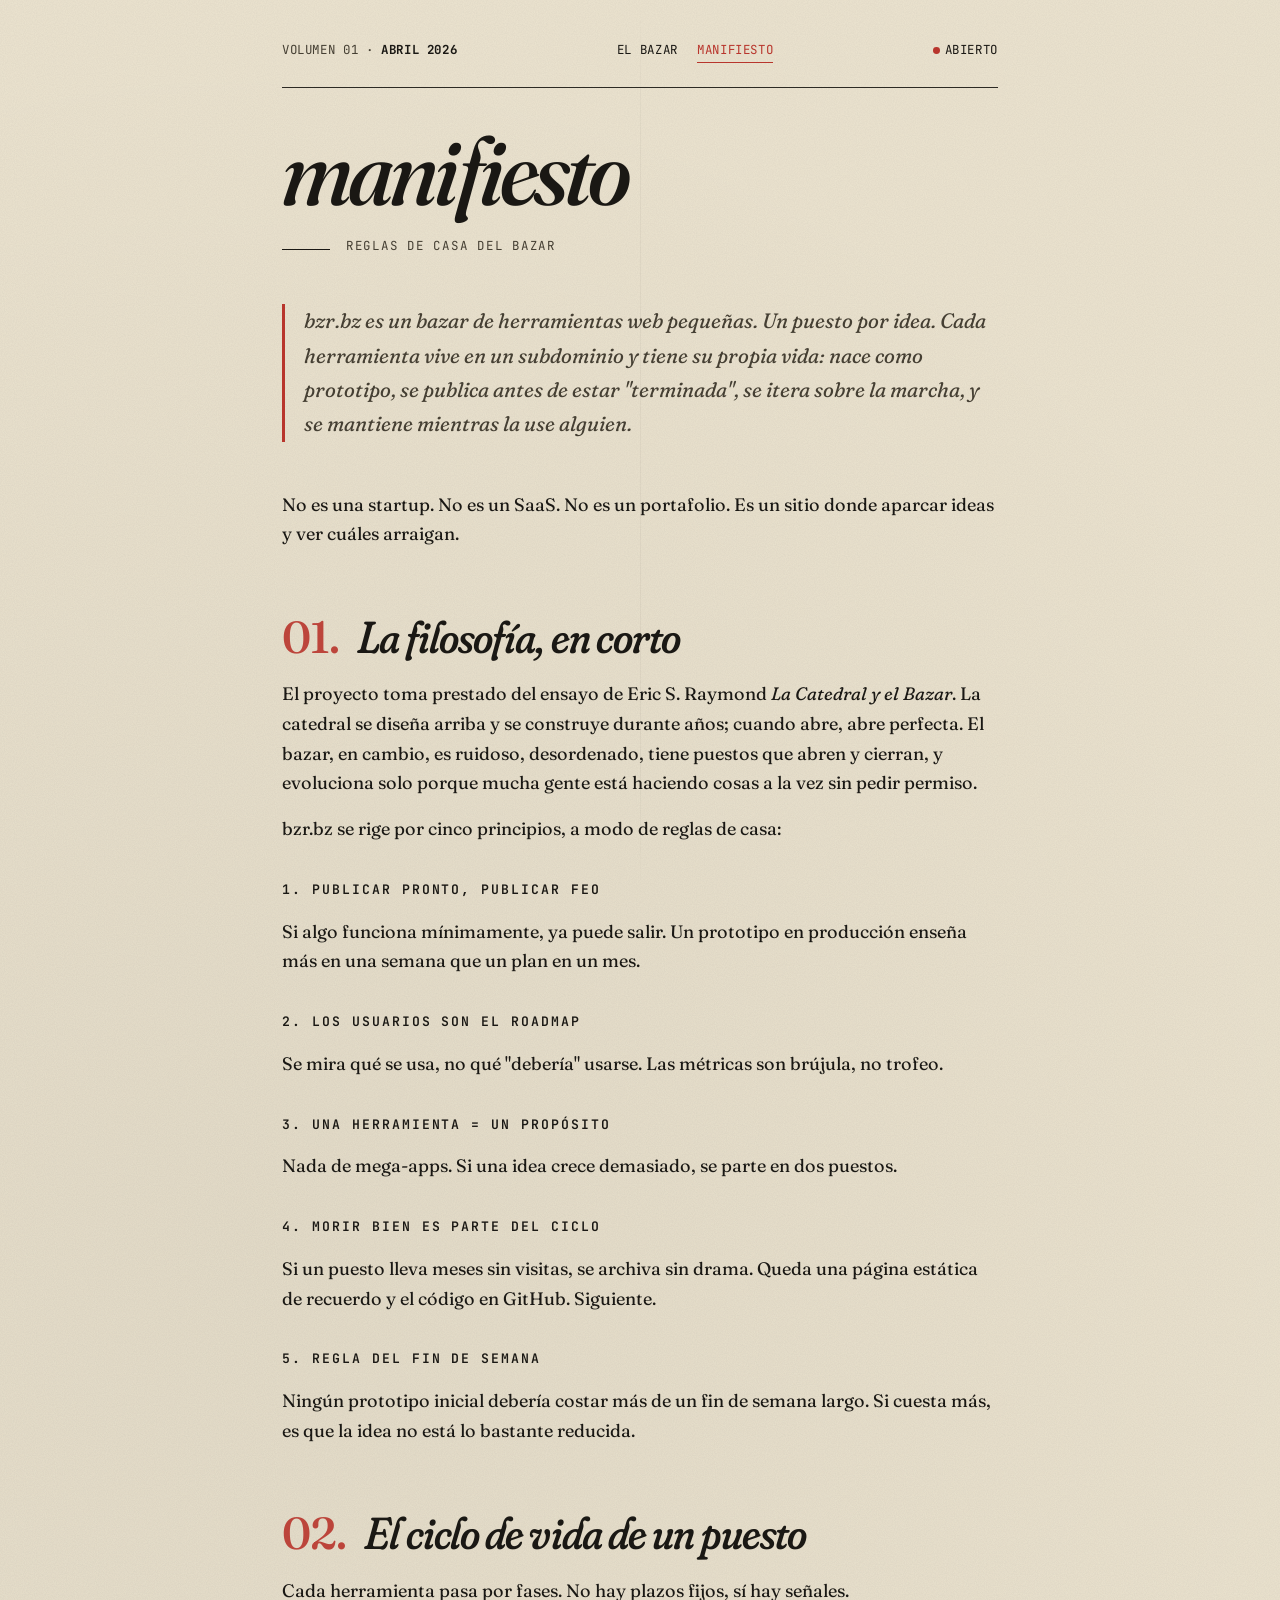
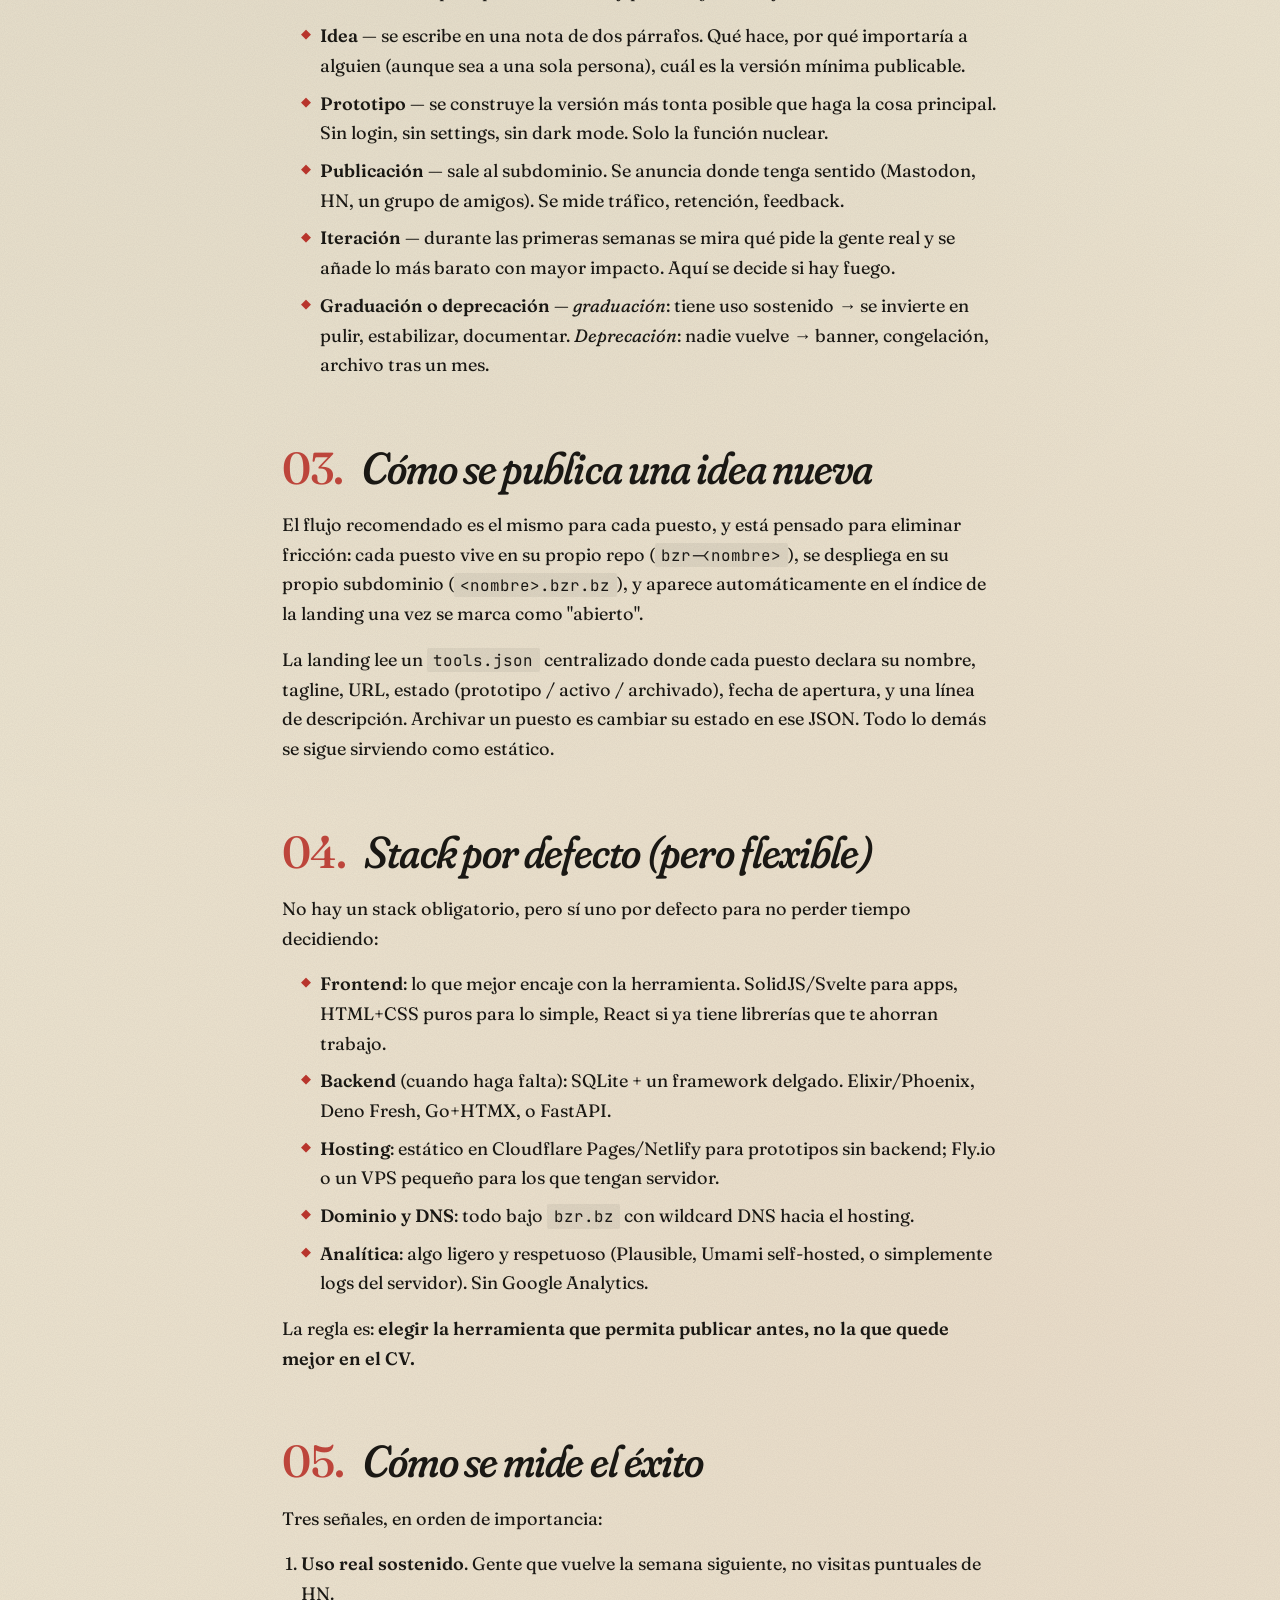
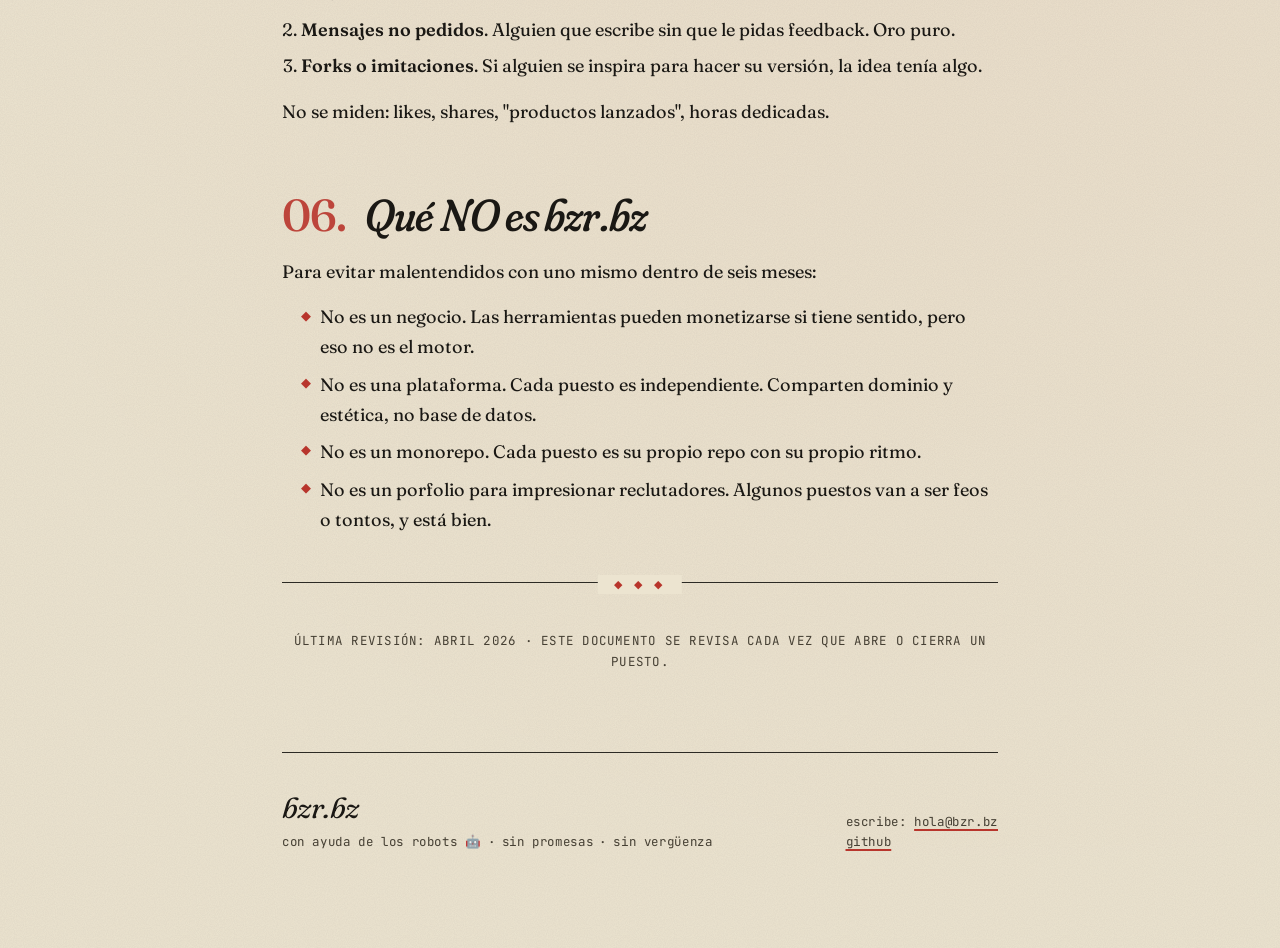
==== commit e0310399: "chore: remove mastodon and rss from footer https://claude.ai/code/session_01PJmsvYdNFsFUve9qguPeVM" ====
--- a/manifiesto.html
+++ b/manifiesto.html
@@ -127,7 +127,7 @@
       </div>
       <div class="contact">
         <div>escribe: <a href="mailto:hola@bzr.bz">hola@bzr.bz</a></div>
-        <div class="foot-links"><span><a href="https://github.com/bzrbz">github</a></span><span>mastodon</span><span>rss</span></div>
+        <div class="foot-links"><span><a href="https://github.com/bzrbz">github</a></span></div>
       </div>
     </footer>
 
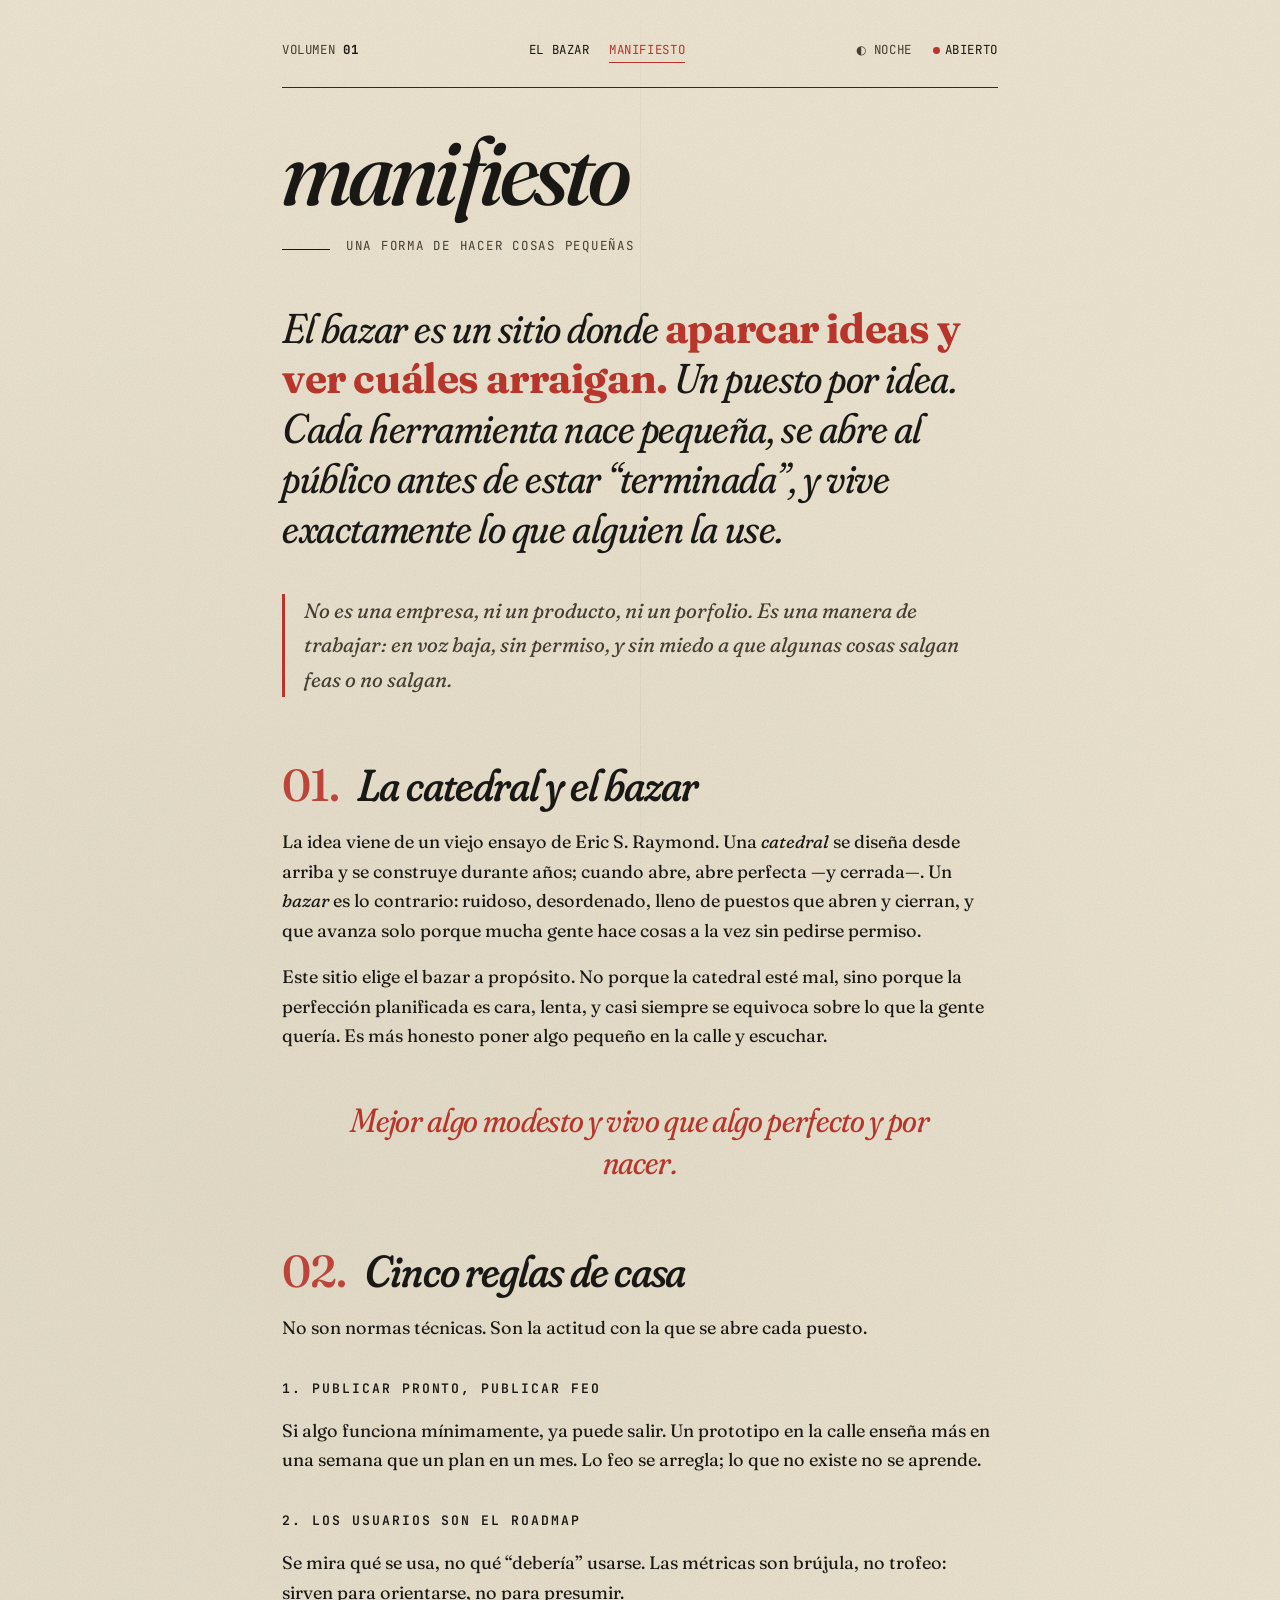
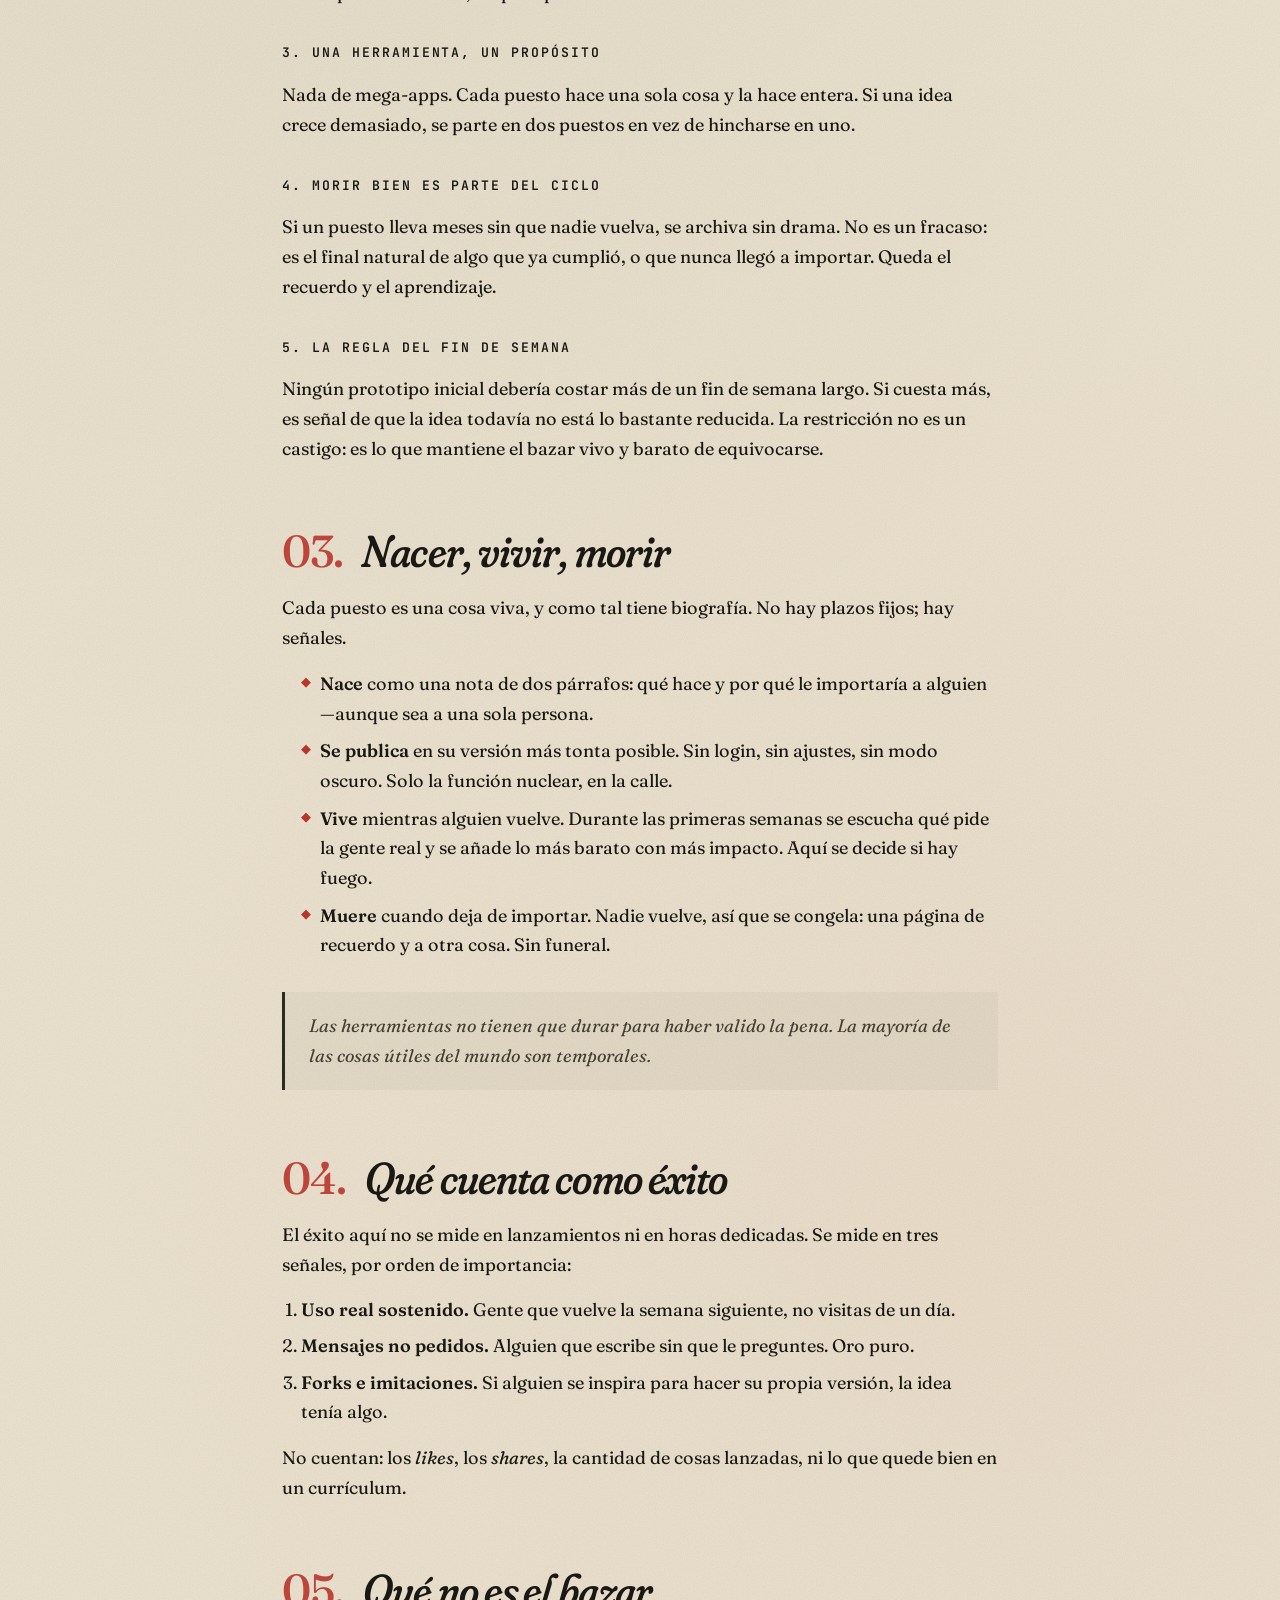
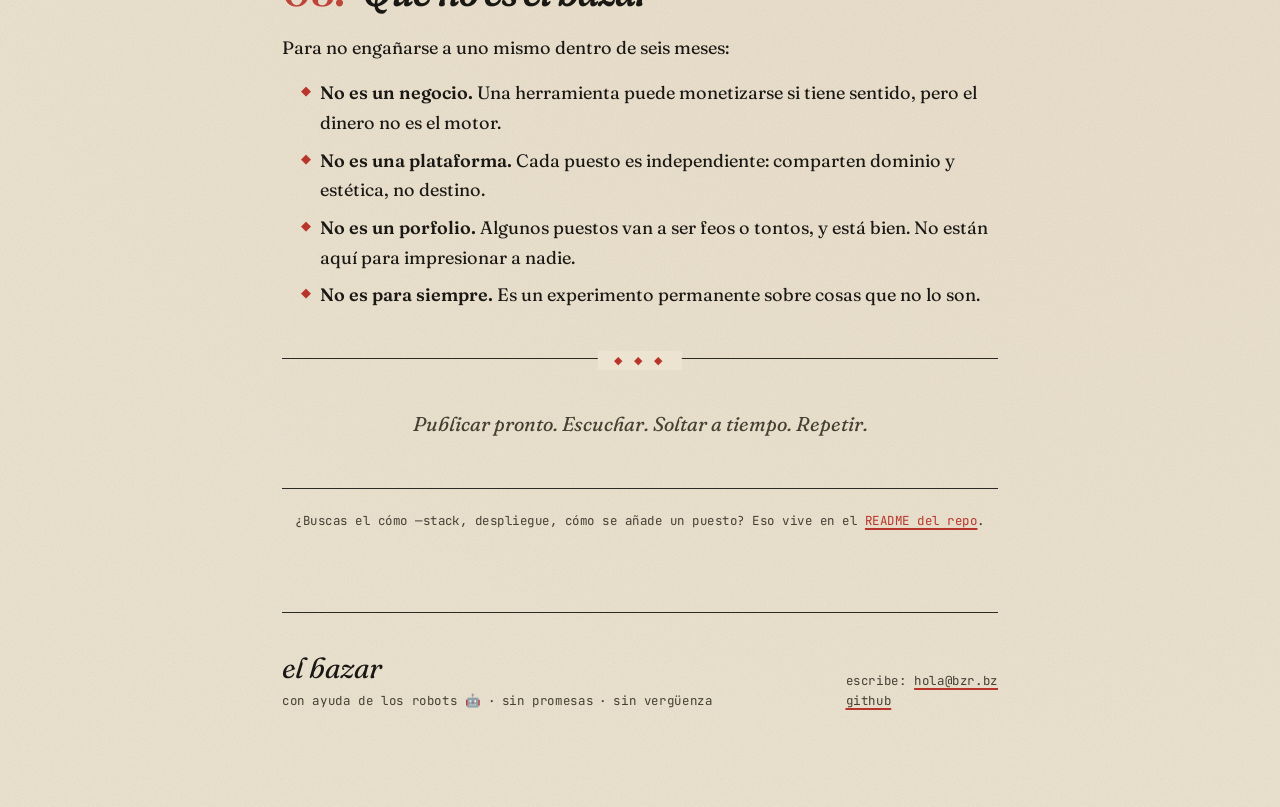
==== commit 32fd174d: "revamp: clearer intention; less techie manifesto; dark mode" ====
--- a/manifiesto.html
+++ b/manifiesto.html
@@ -3,126 +3,171 @@
 <head>
   <meta charset="utf-8" />
   <meta name="viewport" content="width=device-width, initial-scale=1" />
-  <title>manifiesto — bzr.bz</title>
-  <meta name="description" content="El manifiesto del bazar. Publicar pronto, publicar feo. Los usuarios son el roadmap. Morir bien es parte del ciclo." />
+  <title>manifiesto — el bazar</title>
+  <meta name="description" content="El manifiesto del bazar. Una forma de hacer cosas pequeñas: publicar pronto, mirar quién vuelve, dejar morir lo que ya no sirve, sin drama." />
 
   <link rel="preconnect" href="https://fonts.googleapis.com" />
   <link rel="preconnect" href="https://fonts.gstatic.com" crossorigin />
   <link href="https://fonts.googleapis.com/css2?family=Fraunces:ital,opsz,wght,SOFT,WONK@0,9..144,300..900,0..100,0..1;1,9..144,300..900,0..100,0..1&family=JetBrains+Mono:ital,wght@0,300..700;1,300..700&display=swap" rel="stylesheet" />
   <link rel="stylesheet" href="styles.css" />
+  <script>
+    (function () {
+      var root = document.documentElement;
+      var saved = localStorage.getItem('bzr-theme');
+      var theme = saved || (window.matchMedia('(prefers-color-scheme: dark)').matches ? 'dark' : 'light');
+      root.setAttribute('data-theme', theme);
+      function syncLabel() {
+        var btn = document.querySelector('.theme-toggle');
+        if (!btn) return;
+        btn.textContent = root.getAttribute('data-theme') === 'dark' ? '◐ día' : '◐ noche';
+      }
+      document.addEventListener('DOMContentLoaded', function () {
+        var btn = document.querySelector('.theme-toggle');
+        if (!btn) return;
+        syncLabel();
+        btn.addEventListener('click', function () {
+          var next = root.getAttribute('data-theme') === 'dark' ? 'light' : 'dark';
+          root.setAttribute('data-theme', next);
+          localStorage.setItem('bzr-theme', next);
+          syncLabel();
+        });
+      });
+    })();
+  </script>
+  <style>
+    /* pequeños refuerzos conceptuales sobre .prose */
+    .prose .opener {
+      font-family: var(--serif); font-style: italic;
+      font-variation-settings: "SOFT" 80, "WONK" 1, "opsz" 144;
+      font-size: clamp(1.8rem, 3.4vw, 2.6rem); line-height: 1.2; letter-spacing: -0.01em;
+      color: var(--ink); border: none; padding: 0; margin: 0 0 2.5rem;
+    }
+    .prose .opener b { color: var(--stamp); font-style: normal; font-variation-settings: "WONK" 0; }
+    .prose .pull {
+      font-family: var(--serif); font-style: italic; font-variation-settings: "SOFT" 70, "WONK" 1, "opsz" 144;
+      font-size: clamp(1.5rem, 2.8vw, 2.1rem); line-height: 1.25; color: var(--stamp);
+      text-align: center; max-width: 28ch; margin: 3rem auto; letter-spacing: -0.01em;
+    }
+    .prose .closer {
+      text-align: center; font-family: var(--serif); font-style: italic; font-variation-settings: "SOFT" 60, "opsz" 36;
+      font-size: 1.25rem; color: var(--ink-soft); margin: 2rem 0 0;
+    }
+    .prose .tech-note {
+      font-family: var(--mono); font-size: var(--fs-meta); letter-spacing: 0.04em;
+      color: var(--ink-soft); text-align: center; border-top: 1px solid var(--line);
+      margin-top: 3rem; padding-top: 1.4rem;
+    }
+    .prose .tech-note a { color: var(--stamp); }
+  </style>
 </head>
 <body>
   <div class="page narrow">
 
     <div class="topbar">
-      <div class="issue">volumen 01 · <strong>abril 2026</strong></div>
+      <div class="issue">volumen <strong>01</strong></div>
       <nav>
         <a href="/">el bazar</a>
         <a href="/manifiesto.html" aria-current="page">manifiesto</a>
       </nav>
-      <div><span class="dot"></span>abierto</div>
+      <div class="topbar-end">
+        <button type="button" class="theme-toggle" aria-label="Cambiar entre modo día y noche">◐ noche</button>
+        <span class="status-open"><span class="dot"></span>abierto</span>
+      </div>
     </div>
 
     <section class="hero compact">
       <h1 class="wordmark">manifiesto</h1>
-      <div class="tagline">reglas de casa del bazar</div>
+      <div class="tagline">una forma de hacer cosas pequeñas</div>
     </section>
 
     <article class="prose">
 
-      <p class="lede">
-        bzr.bz es un bazar de herramientas web pequeñas. Un puesto por idea. Cada herramienta vive en un subdominio y tiene su propia vida: nace como prototipo, se publica antes de estar "terminada", se itera sobre la marcha, y se mantiene mientras la use alguien.
+      <p class="opener">
+        El bazar es un sitio donde <b>aparcar ideas y ver cuáles arraigan.</b> Un puesto por idea. Cada herramienta nace pequeña, se abre al público antes de estar “terminada”, y vive exactamente lo que alguien la use.
       </p>
 
-      <p>No es una startup. No es un SaaS. No es un portafolio. Es un sitio donde aparcar ideas y ver cuáles arraigan.</p>
+      <p class="lede">
+        No es una empresa, ni un producto, ni un porfolio. Es una manera de trabajar: en voz baja, sin permiso, y sin miedo a que algunas cosas salgan feas o no salgan.
+      </p>
 
-      <h2 data-num="01">La filosofía, en corto</h2>
+      <h2 data-num="01">La catedral y el bazar</h2>
 
-      <p>El proyecto toma prestado del ensayo de Eric S. Raymond <em>La Catedral y el Bazar</em>. La catedral se diseña arriba y se construye durante años; cuando abre, abre perfecta. El bazar, en cambio, es ruidoso, desordenado, tiene puestos que abren y cierran, y evoluciona solo porque mucha gente está haciendo cosas a la vez sin pedir permiso.</p>
+      <p>La idea viene de un viejo ensayo de Eric S. Raymond. Una <em>catedral</em> se diseña desde arriba y se construye durante años; cuando abre, abre perfecta —y cerrada—. Un <em>bazar</em> es lo contrario: ruidoso, desordenado, lleno de puestos que abren y cierran, y que avanza solo porque mucha gente hace cosas a la vez sin pedirse permiso.</p>
 
-      <p>bzr.bz se rige por cinco principios, a modo de reglas de casa:</p>
+      <p>Este sitio elige el bazar a propósito. No porque la catedral esté mal, sino porque la perfección planificada es cara, lenta, y casi siempre se equivoca sobre lo que la gente quería. Es más honesto poner algo pequeño en la calle y escuchar.</p>
+
+      <p class="pull">Mejor algo modesto y vivo que algo perfecto y por nacer.</p>
+
+      <h2 data-num="02">Cinco reglas de casa</h2>
+
+      <p>No son normas técnicas. Son la actitud con la que se abre cada puesto.</p>
 
       <h3>1. Publicar pronto, publicar feo</h3>
-      <p>Si algo funciona mínimamente, ya puede salir. Un prototipo en producción enseña más en una semana que un plan en un mes.</p>
+      <p>Si algo funciona mínimamente, ya puede salir. Un prototipo en la calle enseña más en una semana que un plan en un mes. Lo feo se arregla; lo que no existe no se aprende.</p>
 
       <h3>2. Los usuarios son el roadmap</h3>
-      <p>Se mira qué se usa, no qué "debería" usarse. Las métricas son brújula, no trofeo.</p>
+      <p>Se mira qué se usa, no qué “debería” usarse. Las métricas son brújula, no trofeo: sirven para orientarse, no para presumir.</p>
 
-      <h3>3. Una herramienta = un propósito</h3>
-      <p>Nada de mega-apps. Si una idea crece demasiado, se parte en dos puestos.</p>
+      <h3>3. Una herramienta, un propósito</h3>
+      <p>Nada de mega-apps. Cada puesto hace una sola cosa y la hace entera. Si una idea crece demasiado, se parte en dos puestos en vez de hincharse en uno.</p>
 
       <h3>4. Morir bien es parte del ciclo</h3>
-      <p>Si un puesto lleva meses sin visitas, se archiva sin drama. Queda una página estática de recuerdo y el código en GitHub. Siguiente.</p>
+      <p>Si un puesto lleva meses sin que nadie vuelva, se archiva sin drama. No es un fracaso: es el final natural de algo que ya cumplió, o que nunca llegó a importar. Queda el recuerdo y el aprendizaje.</p>
 
-      <h3>5. Regla del fin de semana</h3>
-      <p>Ningún prototipo inicial debería costar más de un fin de semana largo. Si cuesta más, es que la idea no está lo bastante reducida.</p>
+      <h3>5. La regla del fin de semana</h3>
+      <p>Ningún prototipo inicial debería costar más de un fin de semana largo. Si cuesta más, es señal de que la idea todavía no está lo bastante reducida. La restricción no es un castigo: es lo que mantiene el bazar vivo y barato de equivocarse.</p>
 
-      <h2 data-num="02">El ciclo de vida de un puesto</h2>
+      <h2 data-num="03">Nacer, vivir, morir</h2>
 
-      <p>Cada herramienta pasa por fases. No hay plazos fijos, sí hay señales.</p>
+      <p>Cada puesto es una cosa viva, y como tal tiene biografía. No hay plazos fijos; hay señales.</p>
 
       <ul>
-        <li><strong>Idea</strong> — se escribe en una nota de dos párrafos. Qué hace, por qué importaría a alguien (aunque sea a una sola persona), cuál es la versión mínima publicable.</li>
-        <li><strong>Prototipo</strong> — se construye la versión más tonta posible que haga la cosa principal. Sin login, sin settings, sin dark mode. Solo la función nuclear.</li>
-        <li><strong>Publicación</strong> — sale al subdominio. Se anuncia donde tenga sentido (Mastodon, HN, un grupo de amigos). Se mide tráfico, retención, feedback.</li>
-        <li><strong>Iteración</strong> — durante las primeras semanas se mira qué pide la gente real y se añade lo más barato con mayor impacto. Aquí se decide si hay fuego.</li>
-        <li><strong>Graduación o deprecación</strong> — <em>graduación</em>: tiene uso sostenido → se invierte en pulir, estabilizar, documentar. <em>Deprecación</em>: nadie vuelve → banner, congelación, archivo tras un mes.</li>
+        <li><strong>Nace</strong> como una nota de dos párrafos: qué hace y por qué le importaría a alguien —aunque sea a una sola persona.</li>
+        <li><strong>Se publica</strong> en su versión más tonta posible. Sin login, sin ajustes, sin modo oscuro. Solo la función nuclear, en la calle.</li>
+        <li><strong>Vive</strong> mientras alguien vuelve. Durante las primeras semanas se escucha qué pide la gente real y se añade lo más barato con más impacto. Aquí se decide si hay fuego.</li>
+        <li><strong>Muere</strong> cuando deja de importar. Nadie vuelve, así que se congela: una página de recuerdo y a otra cosa. Sin funeral.</li>
       </ul>
 
-      <h2 data-num="03">Cómo se publica una idea nueva</h2>
+      <blockquote>
+        <p>Las herramientas no tienen que durar para haber valido la pena. La mayoría de las cosas útiles del mundo son temporales.</p>
+      </blockquote>
 
-      <p>El flujo recomendado es el mismo para cada puesto, y está pensado para eliminar fricción: cada puesto vive en su propio repo (<code>bzr-&lt;nombre&gt;</code>), se despliega en su propio subdominio (<code>&lt;nombre&gt;.bzr.bz</code>), y aparece automáticamente en el índice de la landing una vez se marca como "abierto".</p>
+      <h2 data-num="04">Qué cuenta como éxito</h2>
 
-      <p>La landing lee un <code>tools.json</code> centralizado donde cada puesto declara su nombre, tagline, URL, estado (prototipo / activo / archivado), fecha de apertura, y una línea de descripción. Archivar un puesto es cambiar su estado en ese JSON. Todo lo demás se sigue sirviendo como estático.</p>
+      <p>El éxito aquí no se mide en lanzamientos ni en horas dedicadas. Se mide en tres señales, por orden de importancia:</p>
 
-      <h2 data-num="04">Stack por defecto (pero flexible)</h2>
+      <ol>
+        <li><strong>Uso real sostenido.</strong> Gente que vuelve la semana siguiente, no visitas de un día.</li>
+        <li><strong>Mensajes no pedidos.</strong> Alguien que escribe sin que le preguntes. Oro puro.</li>
+        <li><strong>Forks e imitaciones.</strong> Si alguien se inspira para hacer su propia versión, la idea tenía algo.</li>
+      </ol>
 
-      <p>No hay un stack obligatorio, pero sí uno por defecto para no perder tiempo decidiendo:</p>
+      <p>No cuentan: los <em>likes</em>, los <em>shares</em>, la cantidad de cosas lanzadas, ni lo que quede bien en un currículum.</p>
+
+      <h2 data-num="05">Qué no es el bazar</h2>
+
+      <p>Para no engañarse a uno mismo dentro de seis meses:</p>
 
       <ul>
-        <li><strong>Frontend</strong>: lo que mejor encaje con la herramienta. SolidJS/Svelte para apps, HTML+CSS puros para lo simple, React si ya tiene librerías que te ahorran trabajo.</li>
-        <li><strong>Backend</strong> (cuando haga falta): SQLite + un framework delgado. Elixir/Phoenix, Deno Fresh, Go+HTMX, o FastAPI.</li>
-        <li><strong>Hosting</strong>: estático en Cloudflare Pages/Netlify para prototipos sin backend; Fly.io o un VPS pequeño para los que tengan servidor.</li>
-        <li><strong>Dominio y DNS</strong>: todo bajo <code>bzr.bz</code> con wildcard DNS hacia el hosting.</li>
-        <li><strong>Analítica</strong>: algo ligero y respetuoso (Plausible, Umami self-hosted, o simplemente logs del servidor). Sin Google Analytics.</li>
-      </ul>
-
-      <p>La regla es: <strong>elegir la herramienta que permita publicar antes, no la que quede mejor en el CV.</strong></p>
-
-      <h2 data-num="05">Cómo se mide el éxito</h2>
-
-      <p>Tres señales, en orden de importancia:</p>
-
-      <ol>
-        <li><strong>Uso real sostenido</strong>. Gente que vuelve la semana siguiente, no visitas puntuales de HN.</li>
-        <li><strong>Mensajes no pedidos</strong>. Alguien que escribe sin que le pidas feedback. Oro puro.</li>
-        <li><strong>Forks o imitaciones</strong>. Si alguien se inspira para hacer su versión, la idea tenía algo.</li>
-      </ol>
-
-      <p>No se miden: likes, shares, "productos lanzados", horas dedicadas.</p>
-
-      <h2 data-num="06">Qué NO es bzr.bz</h2>
-
-      <p>Para evitar malentendidos con uno mismo dentro de seis meses:</p>
-
-      <ul>
-        <li>No es un negocio. Las herramientas pueden monetizarse si tiene sentido, pero eso no es el motor.</li>
-        <li>No es una plataforma. Cada puesto es independiente. Comparten dominio y estética, no base de datos.</li>
-        <li>No es un monorepo. Cada puesto es su propio repo con su propio ritmo.</li>
-        <li>No es un porfolio para impresionar reclutadores. Algunos puestos van a ser feos o tontos, y está bien.</li>
+        <li><strong>No es un negocio.</strong> Una herramienta puede monetizarse si tiene sentido, pero el dinero no es el motor.</li>
+        <li><strong>No es una plataforma.</strong> Cada puesto es independiente: comparten dominio y estética, no destino.</li>
+        <li><strong>No es un porfolio.</strong> Algunos puestos van a ser feos o tontos, y está bien. No están aquí para impresionar a nadie.</li>
+        <li><strong>No es para siempre.</strong> Es un experimento permanente sobre cosas que no lo son.</li>
       </ul>
 
       <hr />
 
-      <p style="font-family: var(--mono); font-size: var(--fs-meta); text-align: center; letter-spacing: 0.1em; text-transform: uppercase; color: var(--ink-soft);">
-        Última revisión: abril 2026 · Este documento se revisa cada vez que abre o cierra un puesto.
+      <p class="closer">Publicar pronto. Escuchar. Soltar a tiempo. Repetir.</p>
+
+      <p class="tech-note">
+        ¿Buscas el cómo —stack, despliegue, cómo se añade un puesto? Eso vive en el <a href="https://github.com/bzrbz/bzr.bz">README del repo</a>.
       </p>
 
     </article>
 
     <footer class="site">
       <div>
-        <div class="sig">bzr.bz</div>
+        <div class="sig">el bazar</div>
         <div class="foot-meta"><span>con ayuda de los robots 🤖</span><span>sin promesas</span><span>sin vergüenza</span></div>
       </div>
       <div class="contact">
--- a/styles.css
+++ b/styles.css
@@ -693,3 +693,88 @@
   60% { transform: rotate(8deg) scale(0.95); opacity: 1; }
   100% { transform: rotate(8deg) scale(1); opacity: 0.85; }
 }
+
+/* ===========================================================
+   DARK MODE — el bazar de noche (papel apagado + tinta clara)
+   El tema efectivo se fija en <html data-theme="…"> por JS
+   (lee localStorage y, si no hay, la preferencia del sistema).
+   =========================================================== */
+
+:root[data-theme="dark"] {
+  --paper: #1f1c17;
+  --paper-dark: #2a261e;
+  --ink: #ece4d0;
+  --ink-soft: #a79c84;
+  --stamp: #d8635a;
+  --stamp-faded: #c2554b;
+  --tape: #b59b3e;
+  --mustard: #d6a93c;
+  --line: #423c30;
+}
+
+/* Grano e iluminación invertidos para fondo oscuro */
+:root[data-theme="dark"] body {
+  background-image:
+    radial-gradient(circle at 20% 30%, rgba(236,228,208,0.035) 0, transparent 40%),
+    radial-gradient(circle at 80% 70%, rgba(216,99,90,0.06) 0, transparent 40%),
+    url("data:image/svg+xml;utf8,<svg xmlns='http://www.w3.org/2000/svg' width='220' height='220'><filter id='n'><feTurbulence type='fractalNoise' baseFrequency='0.9' numOctaves='2' stitchTiles='stitch'/><feColorMatrix values='0 0 0 0 0.95  0 0 0 0 0.92  0 0 0 0 0.82  0 0 0 0.045 0'/></filter><rect width='100%25' height='100%25' filter='url(%23n)'/></svg>");
+}
+
+/* La sombra impresa de los puestos necesita ser oscura sobre fondo oscuro */
+:root[data-theme="dark"] .stall {
+  box-shadow: 3px 3px 0 rgba(0,0,0,0.45), 6px 6px 18px rgba(0,0,0,0.35);
+}
+:root[data-theme="dark"] .stall:hover {
+  box-shadow: 5px 5px 0 rgba(0,0,0,0.5), 10px 10px 24px rgba(0,0,0,0.4);
+}
+:root[data-theme="dark"] .stall[aria-disabled="true"]:hover {
+  box-shadow: 3px 3px 0 rgba(0,0,0,0.45);
+}
+
+/* El sello pinta con 'screen' en oscuro para que el rojo respire */
+:root[data-theme="dark"] .stamp { mix-blend-mode: screen; }
+
+/* Línea central y fondos sutiles de la prosa, recalibrados */
+:root[data-theme="dark"] .page::before {
+  background: linear-gradient(to bottom, transparent 0%, rgba(236,228,208,0.05) 15%, rgba(236,228,208,0.05) 85%, transparent 100%);
+}
+:root[data-theme="dark"] .prose code,
+:root[data-theme="dark"] .prose kbd { background: rgba(236,228,208,0.10); }
+:root[data-theme="dark"] .prose blockquote { background: rgba(236,228,208,0.04); }
+
+/* Transición suave de color al cambiar de tema */
+body { transition: background-color 0.35s ease, color 0.35s ease; }
+
+/* ===========================================================
+   THEME TOGGLE — control mono en el topbar
+   =========================================================== */
+
+.topbar-end {
+  display: flex;
+  align-items: baseline;
+  gap: 1.3rem;
+}
+.topbar-end .status-open {
+  display: inline-flex;
+  align-items: baseline;
+}
+
+.theme-toggle {
+  font-family: var(--mono);
+  font-size: var(--fs-meta);
+  letter-spacing: 0.05em;
+  text-transform: uppercase;
+  color: var(--ink-soft);
+  background: none;
+  border: 0;
+  padding: 0 0 2px;
+  cursor: pointer;
+  border-bottom: 1px solid transparent;
+  transition: color 0.15s ease, border-color 0.15s ease;
+}
+.theme-toggle:hover,
+.theme-toggle:focus-visible {
+  color: var(--stamp);
+  border-bottom-color: var(--stamp);
+  outline: none;
+}
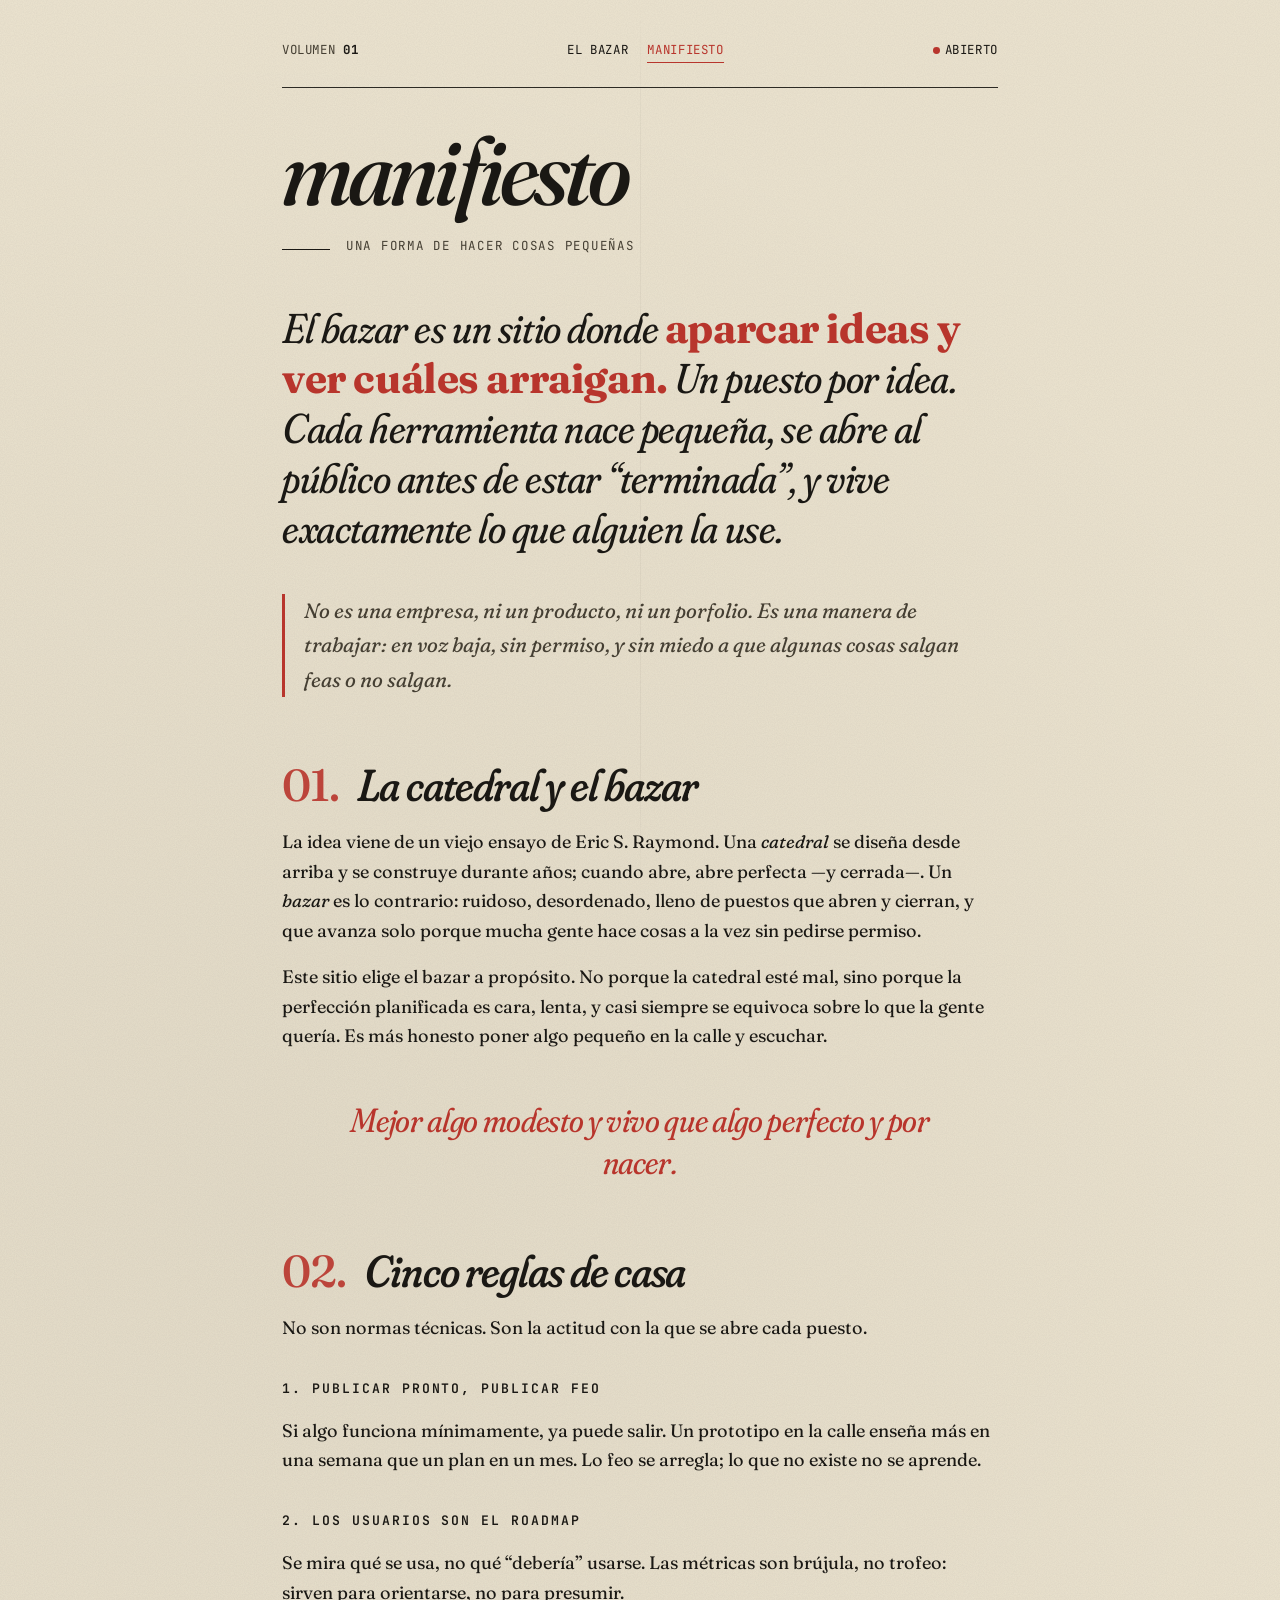
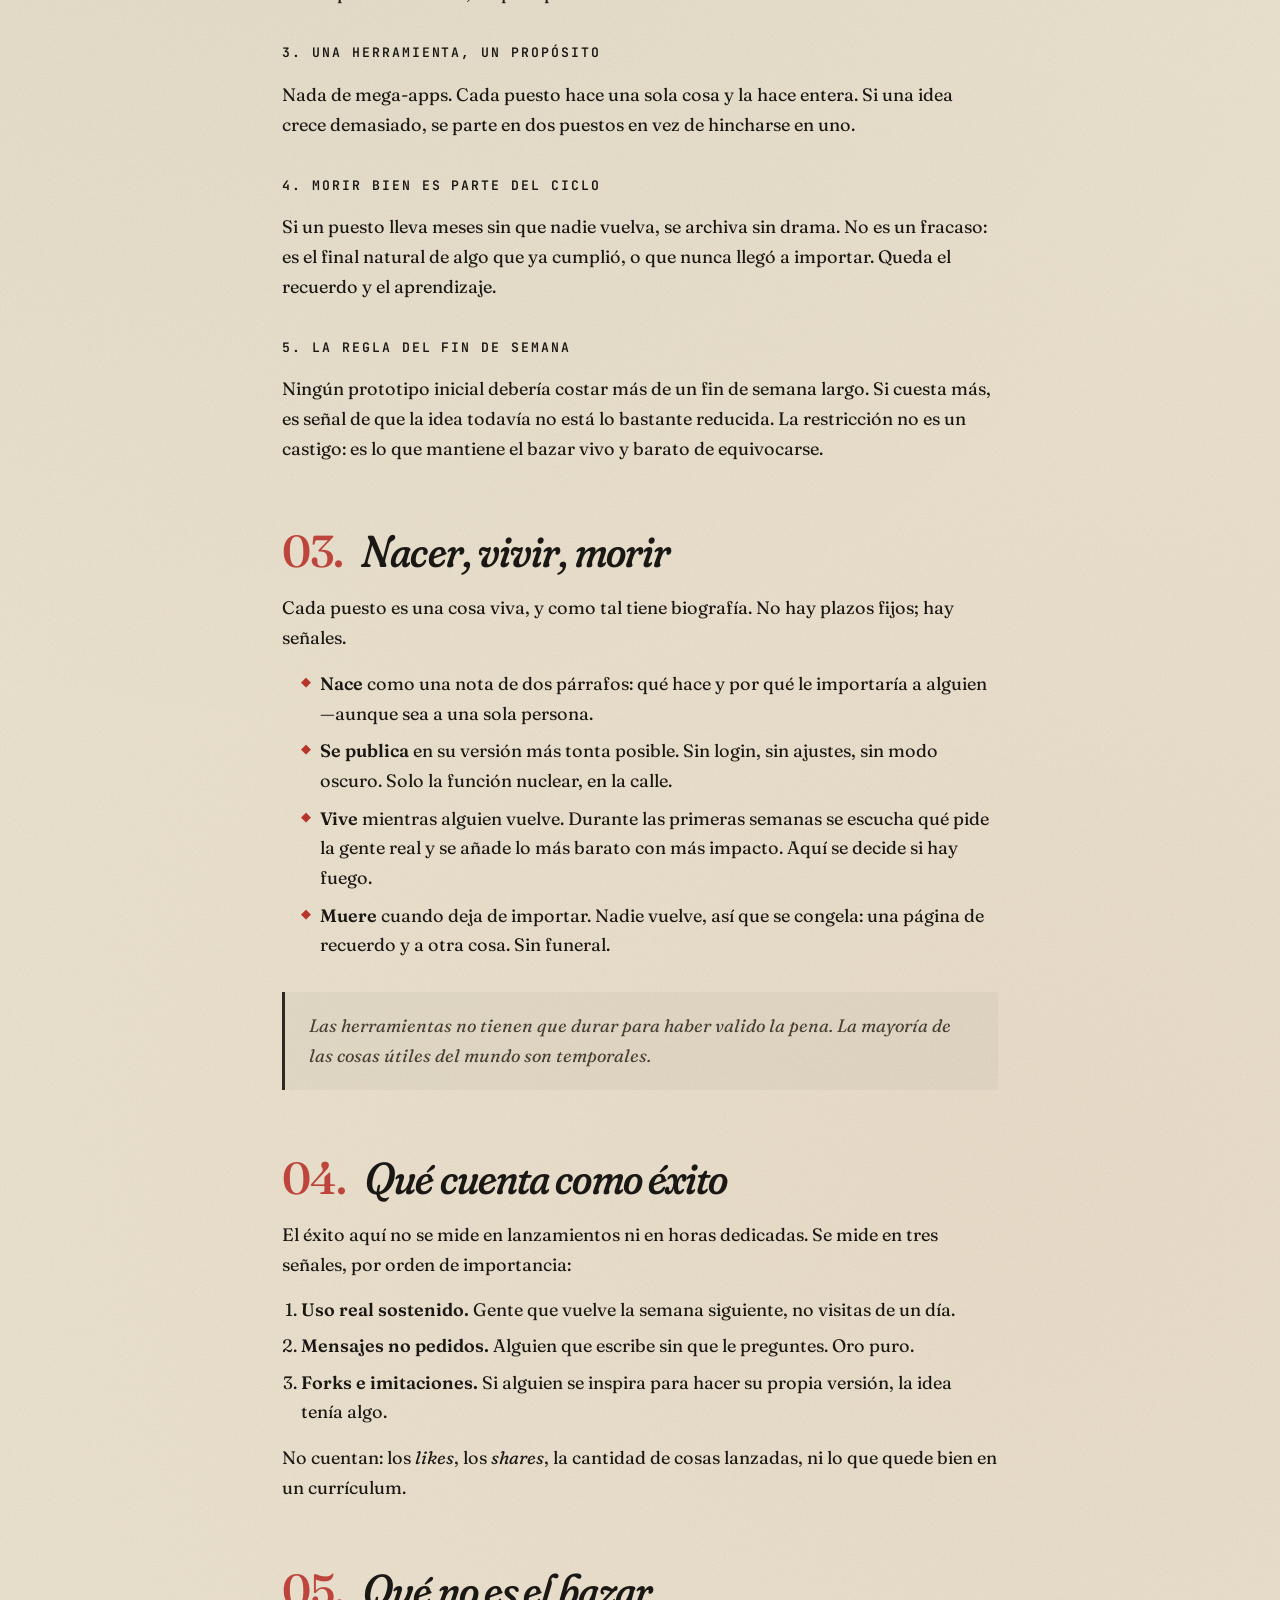
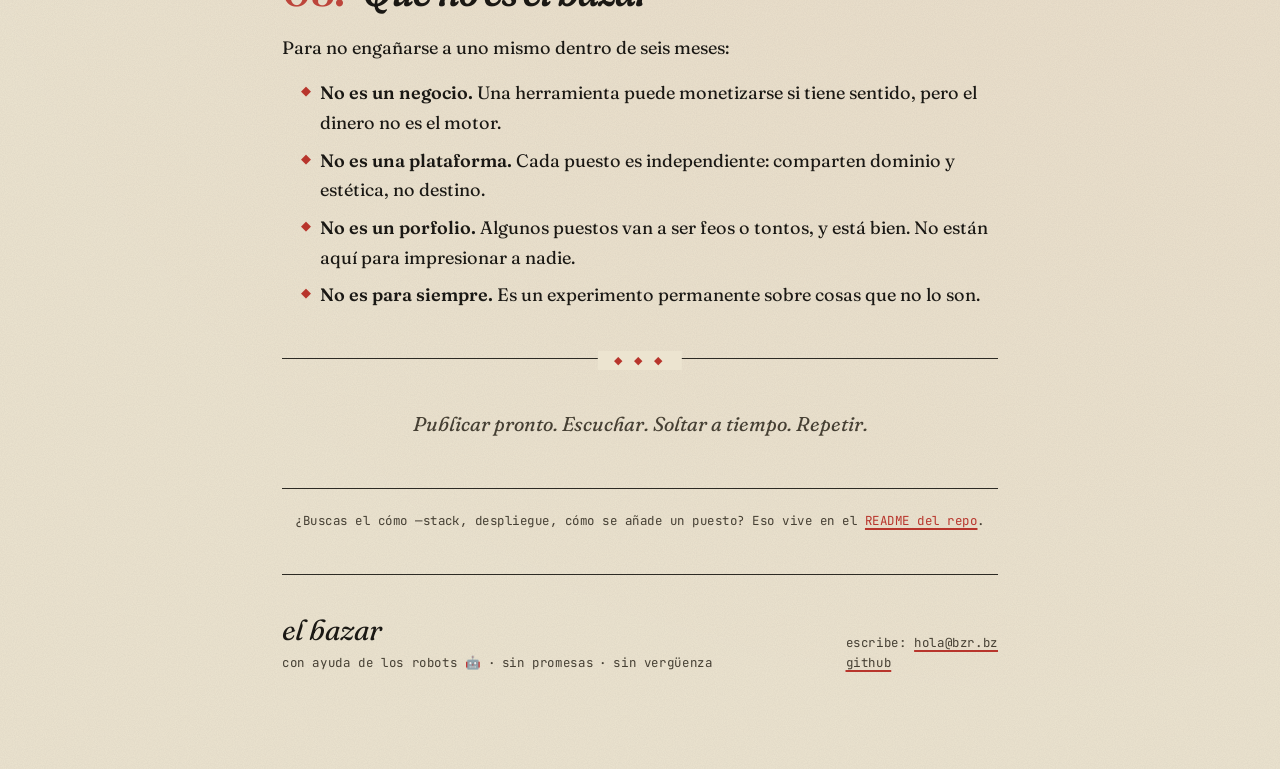
==== commit c5e59378: "Consolidar estilos inline en styles.css y dark mode via prefers-color-scheme - Mueve los bloques <st" ====
--- a/manifiesto.html
+++ b/manifiesto.html
@@ -10,55 +10,6 @@
   <link rel="preconnect" href="https://fonts.gstatic.com" crossorigin />
   <link href="https://fonts.googleapis.com/css2?family=Fraunces:ital,opsz,wght,SOFT,WONK@0,9..144,300..900,0..100,0..1;1,9..144,300..900,0..100,0..1&family=JetBrains+Mono:ital,wght@0,300..700;1,300..700&display=swap" rel="stylesheet" />
   <link rel="stylesheet" href="styles.css" />
-  <script>
-    (function () {
-      var root = document.documentElement;
-      var saved = localStorage.getItem('bzr-theme');
-      var theme = saved || (window.matchMedia('(prefers-color-scheme: dark)').matches ? 'dark' : 'light');
-      root.setAttribute('data-theme', theme);
-      function syncLabel() {
-        var btn = document.querySelector('.theme-toggle');
-        if (!btn) return;
-        btn.textContent = root.getAttribute('data-theme') === 'dark' ? '◐ día' : '◐ noche';
-      }
-      document.addEventListener('DOMContentLoaded', function () {
-        var btn = document.querySelector('.theme-toggle');
-        if (!btn) return;
-        syncLabel();
-        btn.addEventListener('click', function () {
-          var next = root.getAttribute('data-theme') === 'dark' ? 'light' : 'dark';
-          root.setAttribute('data-theme', next);
-          localStorage.setItem('bzr-theme', next);
-          syncLabel();
-        });
-      });
-    })();
-  </script>
-  <style>
-    /* pequeños refuerzos conceptuales sobre .prose */
-    .prose .opener {
-      font-family: var(--serif); font-style: italic;
-      font-variation-settings: "SOFT" 80, "WONK" 1, "opsz" 144;
-      font-size: clamp(1.8rem, 3.4vw, 2.6rem); line-height: 1.2; letter-spacing: -0.01em;
-      color: var(--ink); border: none; padding: 0; margin: 0 0 2.5rem;
-    }
-    .prose .opener b { color: var(--stamp); font-style: normal; font-variation-settings: "WONK" 0; }
-    .prose .pull {
-      font-family: var(--serif); font-style: italic; font-variation-settings: "SOFT" 70, "WONK" 1, "opsz" 144;
-      font-size: clamp(1.5rem, 2.8vw, 2.1rem); line-height: 1.25; color: var(--stamp);
-      text-align: center; max-width: 28ch; margin: 3rem auto; letter-spacing: -0.01em;
-    }
-    .prose .closer {
-      text-align: center; font-family: var(--serif); font-style: italic; font-variation-settings: "SOFT" 60, "opsz" 36;
-      font-size: 1.25rem; color: var(--ink-soft); margin: 2rem 0 0;
-    }
-    .prose .tech-note {
-      font-family: var(--mono); font-size: var(--fs-meta); letter-spacing: 0.04em;
-      color: var(--ink-soft); text-align: center; border-top: 1px solid var(--line);
-      margin-top: 3rem; padding-top: 1.4rem;
-    }
-    .prose .tech-note a { color: var(--stamp); }
-  </style>
 </head>
 <body>
   <div class="page narrow">
@@ -70,7 +21,6 @@
         <a href="/manifiesto.html" aria-current="page">manifiesto</a>
       </nav>
       <div class="topbar-end">
-        <button type="button" class="theme-toggle" aria-label="Cambiar entre modo día y noche">◐ noche</button>
         <span class="status-open"><span class="dot"></span>abierto</span>
       </div>
     </div>
--- a/styles.css
+++ b/styles.css
@@ -696,54 +696,47 @@
 
 /* ===========================================================
    DARK MODE — el bazar de noche (papel apagado + tinta clara)
-   El tema efectivo se fija en <html data-theme="…"> por JS
-   (lee localStorage y, si no hay, la preferencia del sistema).
    =========================================================== */
 
-:root[data-theme="dark"] {
-  --paper: #1f1c17;
-  --paper-dark: #2a261e;
-  --ink: #ece4d0;
-  --ink-soft: #a79c84;
-  --stamp: #d8635a;
-  --stamp-faded: #c2554b;
-  --tape: #b59b3e;
-  --mustard: #d6a93c;
-  --line: #423c30;
-}
-
-/* Grano e iluminación invertidos para fondo oscuro */
-:root[data-theme="dark"] body {
-  background-image:
-    radial-gradient(circle at 20% 30%, rgba(236,228,208,0.035) 0, transparent 40%),
-    radial-gradient(circle at 80% 70%, rgba(216,99,90,0.06) 0, transparent 40%),
-    url("data:image/svg+xml;utf8,<svg xmlns='http://www.w3.org/2000/svg' width='220' height='220'><filter id='n'><feTurbulence type='fractalNoise' baseFrequency='0.9' numOctaves='2' stitchTiles='stitch'/><feColorMatrix values='0 0 0 0 0.95  0 0 0 0 0.92  0 0 0 0 0.82  0 0 0 0.045 0'/></filter><rect width='100%25' height='100%25' filter='url(%23n)'/></svg>");
-}
-
-/* La sombra impresa de los puestos necesita ser oscura sobre fondo oscuro */
-:root[data-theme="dark"] .stall {
-  box-shadow: 3px 3px 0 rgba(0,0,0,0.45), 6px 6px 18px rgba(0,0,0,0.35);
-}
-:root[data-theme="dark"] .stall:hover {
-  box-shadow: 5px 5px 0 rgba(0,0,0,0.5), 10px 10px 24px rgba(0,0,0,0.4);
-}
-:root[data-theme="dark"] .stall[aria-disabled="true"]:hover {
-  box-shadow: 3px 3px 0 rgba(0,0,0,0.45);
-}
-
-/* El sello pinta con 'screen' en oscuro para que el rojo respire */
-:root[data-theme="dark"] .stamp { mix-blend-mode: screen; }
-
-/* Línea central y fondos sutiles de la prosa, recalibrados */
-:root[data-theme="dark"] .page::before {
-  background: linear-gradient(to bottom, transparent 0%, rgba(236,228,208,0.05) 15%, rgba(236,228,208,0.05) 85%, transparent 100%);
-}
-:root[data-theme="dark"] .prose code,
-:root[data-theme="dark"] .prose kbd { background: rgba(236,228,208,0.10); }
-:root[data-theme="dark"] .prose blockquote { background: rgba(236,228,208,0.04); }
-
-/* Transición suave de color al cambiar de tema */
-body { transition: background-color 0.35s ease, color 0.35s ease; }
+@media (prefers-color-scheme: dark) {
+  :root {
+    --paper: #1f1c17;
+    --paper-dark: #2a261e;
+    --ink: #ece4d0;
+    --ink-soft: #a79c84;
+    --stamp: #d8635a;
+    --stamp-faded: #c2554b;
+    --tape: #b59b3e;
+    --mustard: #d6a93c;
+    --line: #423c30;
+  }
+
+  body {
+    background-image:
+      radial-gradient(circle at 20% 30%, rgba(236,228,208,0.035) 0, transparent 40%),
+      radial-gradient(circle at 80% 70%, rgba(216,99,90,0.06) 0, transparent 40%),
+      url("data:image/svg+xml;utf8,<svg xmlns='http://www.w3.org/2000/svg' width='220' height='220'><filter id='n'><feTurbulence type='fractalNoise' baseFrequency='0.9' numOctaves='2' stitchTiles='stitch'/><feColorMatrix values='0 0 0 0 0.95  0 0 0 0 0.92  0 0 0 0 0.82  0 0 0 0.045 0'/></filter><rect width='100%25' height='100%25' filter='url(%23n)'/></svg>");
+  }
+
+  .stall {
+    box-shadow: 3px 3px 0 rgba(0,0,0,0.45), 6px 6px 18px rgba(0,0,0,0.35);
+  }
+  .stall:hover {
+    box-shadow: 5px 5px 0 rgba(0,0,0,0.5), 10px 10px 24px rgba(0,0,0,0.4);
+  }
+  .stall[aria-disabled="true"]:hover {
+    box-shadow: 3px 3px 0 rgba(0,0,0,0.45);
+  }
+
+  .stamp { mix-blend-mode: screen; }
+
+  .page::before {
+    background: linear-gradient(to bottom, transparent 0%, rgba(236,228,208,0.05) 15%, rgba(236,228,208,0.05) 85%, transparent 100%);
+  }
+  .prose code,
+  .prose kbd { background: rgba(236,228,208,0.10); }
+  .prose blockquote { background: rgba(236,228,208,0.04); }
+}
 
 /* ===========================================================
    THEME TOGGLE — control mono en el topbar
@@ -759,22 +752,77 @@
   align-items: baseline;
 }
 
-.theme-toggle {
-  font-family: var(--mono);
-  font-size: var(--fs-meta);
-  letter-spacing: 0.05em;
-  text-transform: uppercase;
-  color: var(--ink-soft);
-  background: none;
-  border: 0;
-  padding: 0 0 2px;
-  cursor: pointer;
-  border-bottom: 1px solid transparent;
-  transition: color 0.15s ease, border-color 0.15s ease;
-}
-.theme-toggle:hover,
-.theme-toggle:focus-visible {
-  color: var(--stamp);
-  border-bottom-color: var(--stamp);
-  outline: none;
-}
+/* ============ INDEX — hero, chips, cómo funciona, faq ============ */
+
+.c-hero { margin: 3.5rem 0 0; }
+.c-addr { font-family: var(--mono); font-size: 0.8rem; letter-spacing: 0.18em; text-transform: uppercase; color: var(--ink-soft); margin-top: 0.9rem; }
+.c-addr span { color: var(--stamp); }
+.c-say {
+  font-family: var(--serif); font-style: italic;
+  font-variation-settings: "SOFT" 60, "WONK" 0, "opsz" 144;
+  font-size: clamp(2rem, 4.6vw, 3.8rem); line-height: 1.08; letter-spacing: -0.02em;
+  color: var(--ink); margin: 1.6rem 0 0; max-width: 20ch;
+}
+.c-say b { font-style: normal; color: var(--stamp); font-variation-settings: "SOFT" 0, "WONK" 0; }
+.c-chips { display: flex; flex-wrap: wrap; gap: 0.5rem; margin-top: 1.6rem; font-family: var(--mono); font-size: 0.74rem; letter-spacing: 0.12em; text-transform: uppercase; }
+.c-chips span { border: 1px solid var(--line); padding: 0.35rem 0.7rem; color: var(--ink); background: var(--paper); }
+.c-chips span b { color: var(--stamp); font-weight: 400; margin-right: 0.4em; }
+
+.c-how { display: grid; grid-template-columns: repeat(3, 1fr); gap: 0; margin: 3.5rem 0 0; border-top: 3px solid var(--line); }
+.c-how::before { content: "cómo funciona"; grid-column: 1 / -1; font-family: var(--mono); font-size: var(--fs-meta); letter-spacing: 0.18em; text-transform: uppercase; color: var(--ink-soft); padding: 0.9rem 0 0; }
+.c-step { padding: 1.4rem 1.5rem 1.4rem 0; }
+.c-step + .c-step { border-left: 1px solid var(--line); padding-left: 1.5rem; }
+.c-step .n { font-family: var(--serif); font-style: italic; font-variation-settings: "WONK" 1, "opsz" 144; font-size: 2.6rem; line-height: 1; color: var(--stamp); display: block; margin-bottom: 0.5rem; }
+.c-step h4 { font-family: var(--mono); font-size: 0.94rem; margin: 0 0 0.4rem; color: var(--ink); }
+.c-step p { margin: 0; font-size: 0.86rem; color: var(--ink-soft); line-height: 1.5; }
+
+.c-faq-head { margin: 3.4rem 0 0; display: flex; align-items: baseline; gap: 1rem; flex-wrap: wrap; border-top: 1px solid var(--line); padding-top: 1.6rem; }
+.c-faq-head h2 {
+  font-family: var(--serif); font-style: italic; font-variation-settings: "SOFT" 90, "WONK" 1, "opsz" 144;
+  font-size: clamp(1.8rem, 3.4vw, 2.6rem); font-weight: 400; margin: 0; letter-spacing: -0.02em; color: var(--ink);
+}
+.c-faq-head h2 .mark { color: var(--stamp); font-style: normal; font-variation-settings: "WONK" 0; }
+.c-faq-head .lbl { font-family: var(--mono); font-size: var(--fs-meta); letter-spacing: 0.14em; text-transform: uppercase; color: var(--ink-soft); }
+
+.c-faq { display: grid; grid-template-columns: repeat(2, 1fr); gap: 0; margin: 1.6rem 0 0; border-top: 1px solid var(--line); }
+.c-faq > div:nth-child(odd) .c-item { border-right: 1px solid var(--line); padding-right: 2rem; }
+.c-faq > div:nth-child(even) .c-item { padding-left: 2rem; }
+.c-item { padding: 1.3rem 1.6rem 1.3rem 0; border-bottom: 1px solid var(--line); }
+.c-item dt { font-family: var(--serif); font-style: italic; font-variation-settings: "SOFT" 50, "opsz" 36; font-size: 1.15rem; color: var(--stamp); margin-bottom: 0.4rem; }
+.c-item dd { margin: 0; font-size: 0.9rem; line-height: 1.55; color: var(--ink-soft); }
+.c-item dd a { color: var(--ink); text-decoration-color: var(--stamp); }
+
+footer.site { margin-top: 2.6rem; }
+
+@media (max-width: 760px) {
+  .c-how { grid-template-columns: 1fr; }
+  .c-step + .c-step { border-left: none; padding-left: 0; border-top: 1px solid var(--line); }
+  .c-faq { grid-template-columns: 1fr; }
+  .c-faq > div:nth-child(odd) .c-item { border-right: none; padding-right: 0; }
+  .c-faq > div:nth-child(even) .c-item { padding-left: 0; }
+}
+
+/* ============ MANIFIESTO — clases específicas de la página ============ */
+
+.prose .opener {
+  font-family: var(--serif); font-style: italic;
+  font-variation-settings: "SOFT" 80, "WONK" 1, "opsz" 144;
+  font-size: clamp(1.8rem, 3.4vw, 2.6rem); line-height: 1.2; letter-spacing: -0.01em;
+  color: var(--ink); border: none; padding: 0; margin: 0 0 2.5rem;
+}
+.prose .opener b { color: var(--stamp); font-style: normal; font-variation-settings: "WONK" 0; }
+.prose .pull {
+  font-family: var(--serif); font-style: italic; font-variation-settings: "SOFT" 70, "WONK" 1, "opsz" 144;
+  font-size: clamp(1.5rem, 2.8vw, 2.1rem); line-height: 1.25; color: var(--stamp);
+  text-align: center; max-width: 28ch; margin: 3rem auto; letter-spacing: -0.01em;
+}
+.prose .closer {
+  text-align: center; font-family: var(--serif); font-style: italic; font-variation-settings: "SOFT" 60, "opsz" 36;
+  font-size: 1.25rem; color: var(--ink-soft); margin: 2rem 0 0;
+}
+.prose .tech-note {
+  font-family: var(--mono); font-size: var(--fs-meta); letter-spacing: 0.04em;
+  color: var(--ink-soft); text-align: center; border-top: 1px solid var(--line);
+  margin-top: 3rem; padding-top: 1.4rem;
+}
+.prose .tech-note a { color: var(--stamp); }
